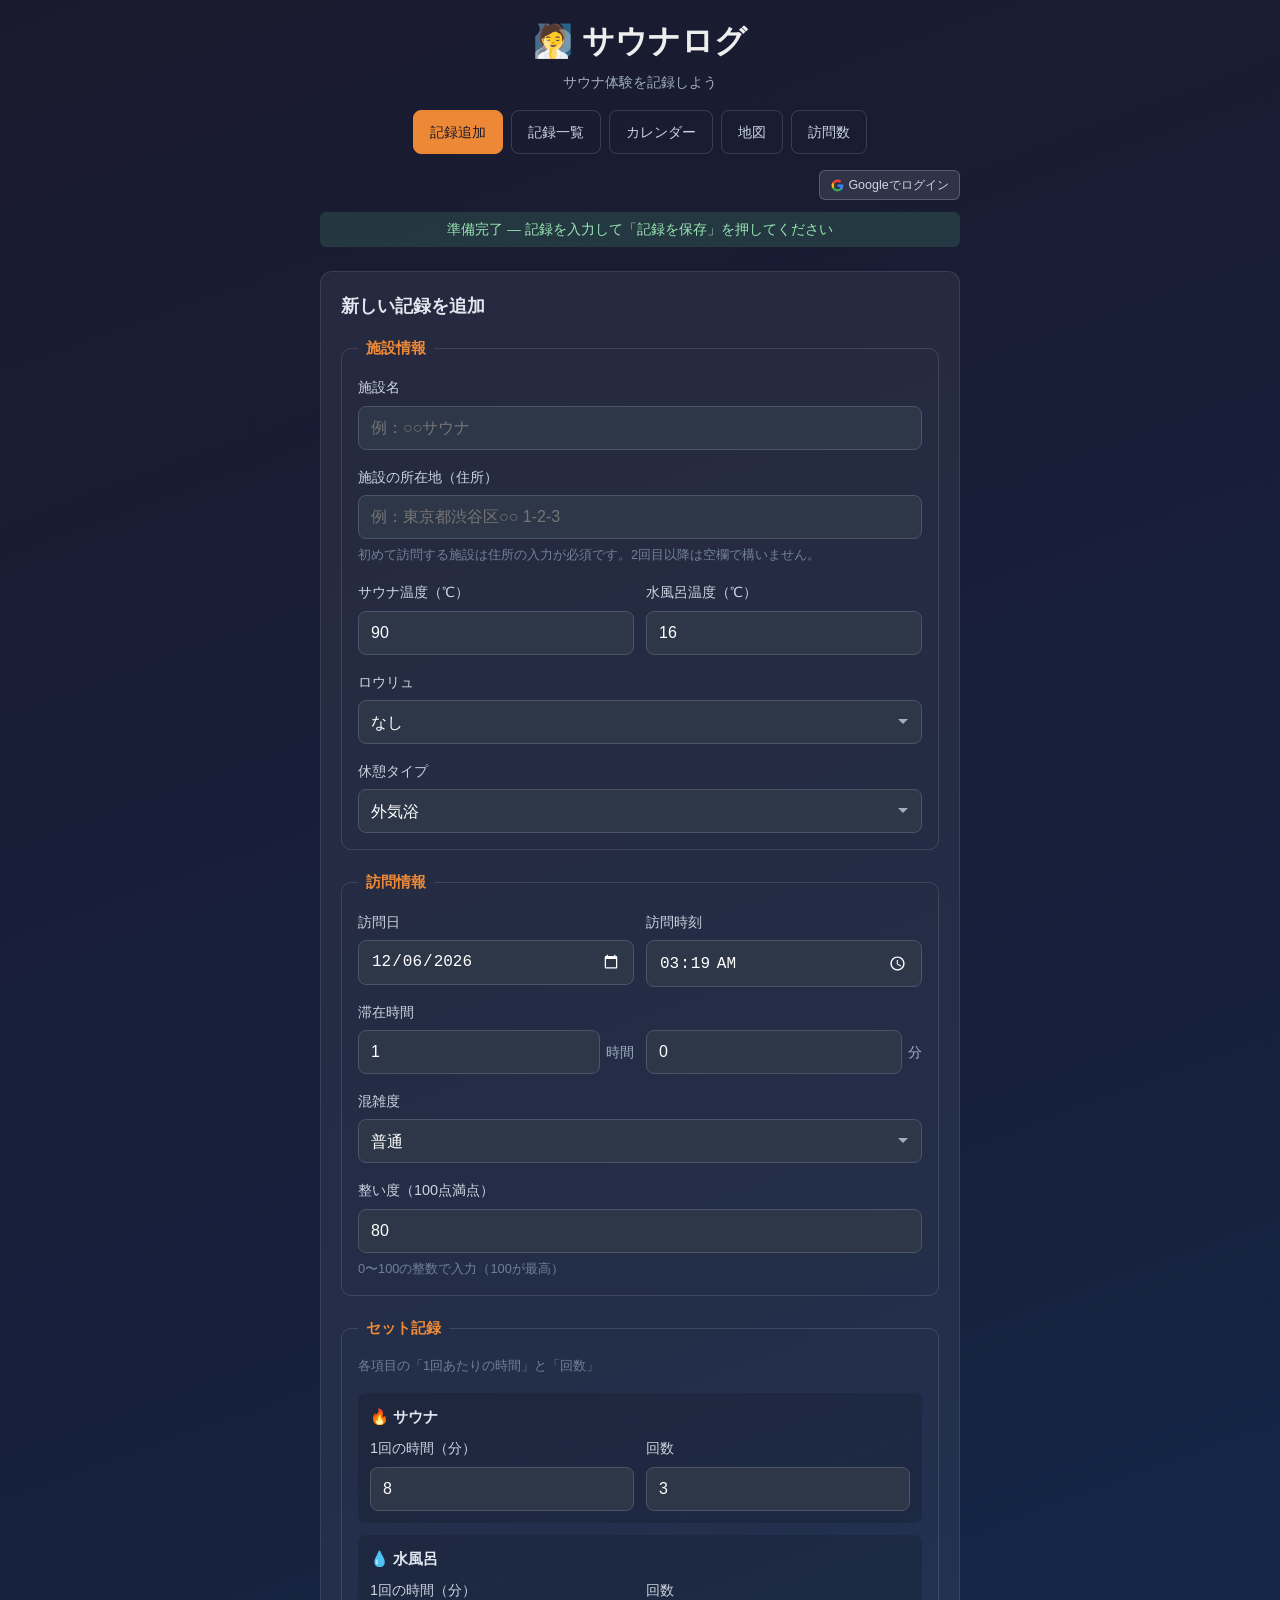
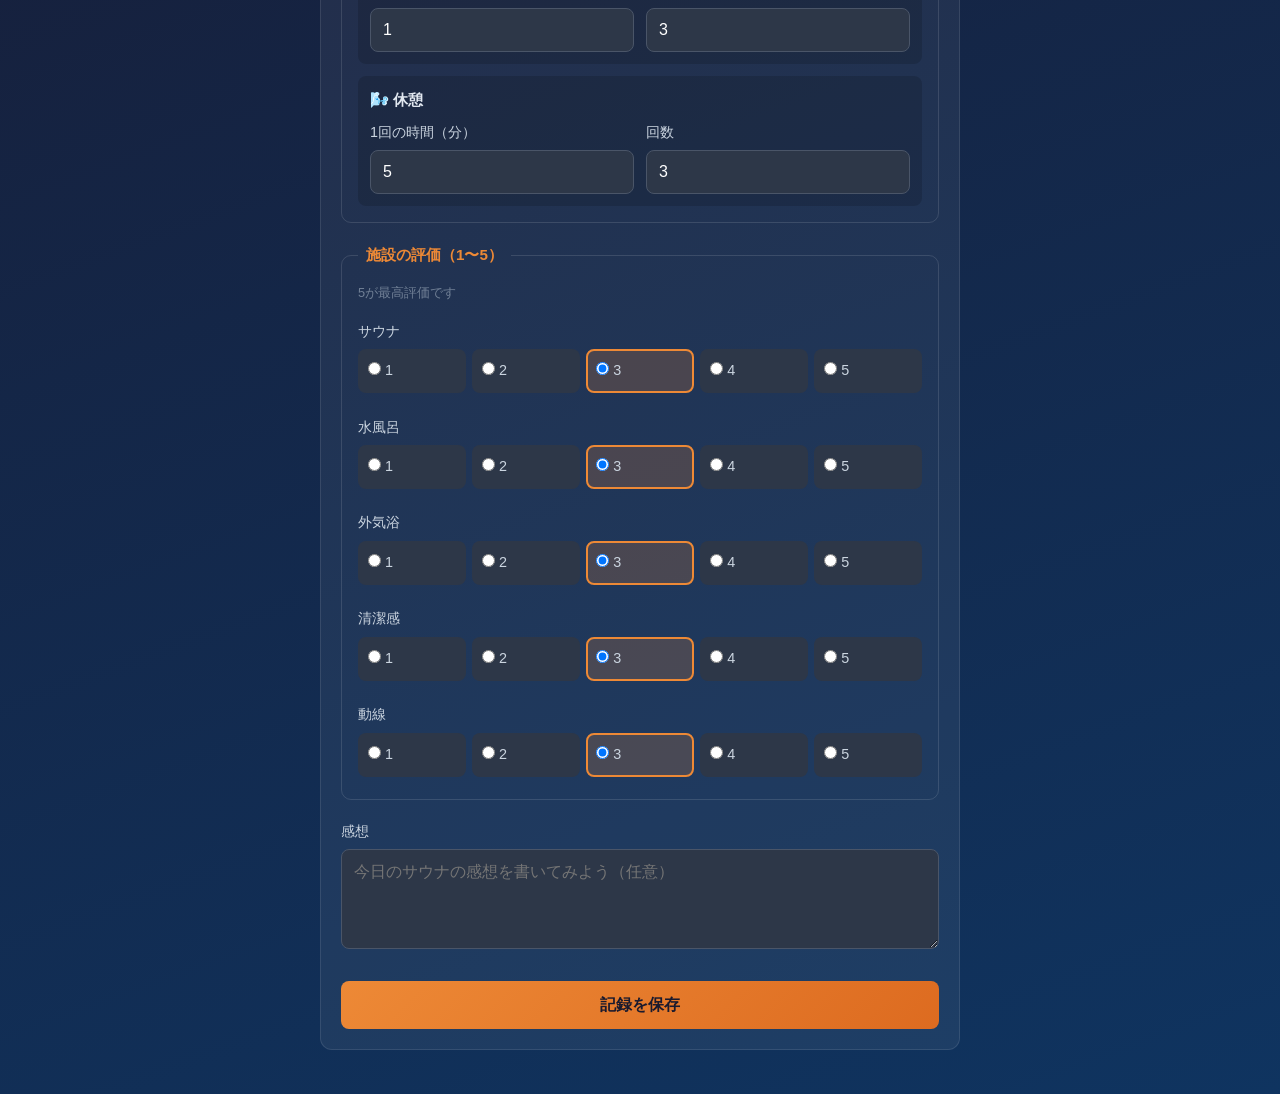
==== index.html @ b61f03d6 "feat: PWA化 - manifest.json・Service Worker・iOS対応・スタンドアロンログイン 【新規ファイル】 - manifest.json: PWA設定（name/sta" ====
<!DOCTYPE html>
<html lang="ja">
<head>
  <meta charset="UTF-8">
  <meta name="viewport" content="width=device-width, initial-scale=1.0, viewport-fit=cover">
  <title>記録追加 - サウナログ</title>
  <link rel="stylesheet" href="style.css">
  <!-- PWA: アプリの設定ファイル -->
  <link rel="manifest" href="/sauna-log/manifest.json">
  <meta name="theme-color" content="#1a1a2e">
  <!-- iOS Safari 用: ホーム画面アプリとして動作させる設定 -->
  <meta name="apple-mobile-web-app-capable" content="yes">
  <meta name="apple-mobile-web-app-status-bar-style" content="black-translucent">
  <meta name="apple-mobile-web-app-title" content="サウナログ">
  <link rel="apple-touch-icon" href="/sauna-log/icons/apple-touch-icon.png">
</head>
<body>
  <div class="container">
    <header>
      <h1>🧖 サウナログ</h1>
      <p class="subtitle">サウナ体験を記録しよう</p>

      <nav class="page-nav" aria-label="メインメニュー">
        <a href="index.html" class="nav-link active" aria-current="page">記録追加</a>
        <a href="list.html" class="nav-link">記録一覧</a>
        <a href="calendar.html" class="nav-link">カレンダー</a>
        <a href="map.html" class="nav-link">地図</a>
        <a href="graph.html" class="nav-link">訪問数</a>
      </nav>

      <!-- ログイン・ユーザー情報（auth.js が更新） -->
      <div class="auth-bar">
        <button type="button" id="login-btn" class="btn-login">
          <svg viewBox="0 0 24 24" xmlns="http://www.w3.org/2000/svg">
            <path d="M22.56 12.25c0-.78-.07-1.53-.2-2.25H12v4.26h5.92c-.26 1.37-1.04 2.53-2.21 3.31v2.77h3.57c2.08-1.92 3.28-4.74 3.28-8.09z" fill="#4285F4"/>
            <path d="M12 23c2.97 0 5.46-.98 7.28-2.66l-3.57-2.77c-.98.66-2.23 1.06-3.71 1.06-2.86 0-5.29-1.93-6.16-4.53H2.18v2.84C3.99 20.53 7.7 23 12 23z" fill="#34A853"/>
            <path d="M5.84 14.09c-.22-.66-.35-1.36-.35-2.09s.13-1.43.35-2.09V7.07H2.18C1.43 8.55 1 10.22 1 12s.43 3.45 1.18 4.93l3.66-2.84z" fill="#FBBC05"/>
            <path d="M12 5.38c1.62 0 3.06.56 4.21 1.64l3.15-3.15C17.45 2.09 14.97 1 12 1 7.7 1 3.99 3.47 2.18 7.07l3.66 2.84c.87-2.6 3.3-4.53 6.16-4.53z" fill="#EA4335"/>
          </svg>
          Googleでログイン
        </button>
        <div id="user-info" class="user-info hidden">
          <img id="user-avatar" class="user-avatar" src="" alt="">
          <span id="user-name" class="user-name"></span>
          <button type="button" id="logout-btn" class="btn-logout">ログアウト</button>
        </div>
      </div>

      <!-- アプリの準備状態（app.js が更新） -->
      <p id="boot-status" class="boot-status">読み込み中...</p>
    </header>

    <section class="form-section" id="form-section">
      <h2 id="form-title">新しい記録を追加</h2>
      <!-- novalidate: ブラウザ標準のチェックで勝手にスクロールするのを防ぐ -->
      <form id="sauna-form" novalidate>
        <!-- 編集モードのときだけ値が入る（新規のときは空） -->
        <input type="hidden" id="edit-id" name="editId" value="">

        <fieldset class="fieldset">
          <legend>施設情報</legend>

          <div class="form-group">
            <label for="facility">施設名</label>
            <input type="text" id="facility" name="facility" list="facility-suggestions" placeholder="例：○○サウナ" required autocomplete="off">
            <!-- 登録済み施設名の候補（JavaScript が datalist を更新） -->
            <datalist id="facility-suggestions"></datalist>
            <p class="hint" id="facility-status"></p>
          </div>

          <!-- 初回訪問時のみ必須（2回目以降は空欄でOK） -->
          <div class="form-group" id="address-group">
            <label for="facility-address">施設の所在地（住所）</label>
            <input type="text" id="facility-address" name="facilityAddress" placeholder="例：東京都渋谷区○○ 1-2-3">
            <p class="hint" id="address-hint">初めて訪問する施設は住所の入力が必須です。2回目以降は空欄で構いません。</p>
          </div>

          <div class="form-row">
            <div class="form-group">
              <label for="sauna-temp">サウナ温度（℃）</label>
              <input type="number" id="sauna-temp" name="saunaTemp" min="0" max="150" value="90" required>
            </div>
            <div class="form-group">
              <label for="water-temp">水風呂温度（℃）</label>
              <input type="number" id="water-temp" name="waterTemp" min="0" max="30" value="16" required>
            </div>
          </div>

          <div class="form-group">
            <label for="lourou">ロウリュ</label>
            <select id="lourou" name="lourou">
              <option value="なし">なし</option>
              <option value="セルフ">セルフ</option>
              <option value="オート">オート</option>
              <option value="アウフグース">アウフグース</option>
            </select>
          </div>

          <div class="form-group">
            <label for="restType">休憩タイプ</label>
            <select id="restType" name="restType">
              <option value="外気浴">外気浴</option>
              <option value="内気浴">内気浴</option>
            </select>
          </div>
        </fieldset>

        <fieldset class="fieldset">
          <legend>訪問情報</legend>

          <div class="form-row">
            <div class="form-group">
              <label for="visit-date">訪問日</label>
              <input type="date" id="visit-date" name="visitDate" required>
            </div>
            <div class="form-group">
              <label for="visit-time">訪問時刻</label>
              <input type="time" id="visit-time" name="visitTime" required>
            </div>
          </div>

          <div class="form-group">
            <span class="label-text">滞在時間</span>
            <div class="inline-inputs">
              <div class="inline-field">
                <input type="number" id="stay-hours" name="stayHours" min="0" max="24" value="1" required>
                <span class="unit">時間</span>
              </div>
              <div class="inline-field">
                <input type="number" id="stay-minutes" name="stayMinutes" min="0" max="59" value="0" required>
                <span class="unit">分</span>
              </div>
            </div>
          </div>

          <div class="form-group">
            <label for="crowding">混雑度</label>
            <select id="crowding" name="crowding">
              <option value="空いてる">空いてる</option>
              <option value="普通" selected>普通</option>
              <option value="混んでる">混んでる</option>
            </select>
          </div>

          <!-- 整い度：100点満点 -->
          <div class="form-group">
            <label for="seiri">整い度（100点満点）</label>
            <input type="number" id="seiri" name="seiri" min="0" max="100" value="80" required>
            <p class="hint">0〜100の整数で入力（100が最高）</p>
          </div>
        </fieldset>

        <fieldset class="fieldset">
          <legend>セット記録</legend>
          <p class="fieldset-desc">各項目の「1回あたりの時間」と「回数」</p>

          <div class="set-block">
            <h3 class="set-title">🔥 サウナ</h3>
            <div class="set-inputs">
              <div class="form-group">
                <label for="sauna-set-minutes">1回の時間（分）</label>
                <input type="number" id="sauna-set-minutes" name="saunaSetMinutes" min="1" max="60" value="8" required>
              </div>
              <div class="form-group">
                <label for="sauna-set-count">回数</label>
                <input type="number" id="sauna-set-count" name="saunaSetCount" min="0" max="20" value="3" required>
              </div>
            </div>
          </div>

          <div class="set-block">
            <h3 class="set-title">💧 水風呂</h3>
            <div class="set-inputs">
              <div class="form-group">
                <label for="water-set-minutes">1回の時間（分）</label>
                <input type="number" id="water-set-minutes" name="waterSetMinutes" min="1" max="30" value="1" required>
              </div>
              <div class="form-group">
                <label for="water-set-count">回数</label>
                <input type="number" id="water-set-count" name="waterSetCount" min="0" max="20" value="3" required>
              </div>
            </div>
          </div>

          <div class="set-block">
            <h3 class="set-title">🌬️ 休憩</h3>
            <div class="set-inputs">
              <div class="form-group">
                <label for="outdoor-set-minutes">1回の時間（分）</label>
                <input type="number" id="outdoor-set-minutes" name="outdoorSetMinutes" min="1" max="60" value="5" required>
              </div>
              <div class="form-group">
                <label for="outdoor-set-count">回数</label>
                <input type="number" id="outdoor-set-count" name="outdoorSetCount" min="0" max="20" value="3" required>
              </div>
            </div>
          </div>
        </fieldset>

        <fieldset class="fieldset">
          <legend>施設の評価（1〜5）</legend>
          <p class="fieldset-desc">5が最高評価です</p>

          <div class="form-group">
            <span class="label-text">サウナ</span>
            <div class="rating-group">
              <label class="rating-label"><input type="radio" name="rateSauna" value="1"> 1</label>
              <label class="rating-label"><input type="radio" name="rateSauna" value="2"> 2</label>
              <label class="rating-label"><input type="radio" name="rateSauna" value="3" checked> 3</label>
              <label class="rating-label"><input type="radio" name="rateSauna" value="4"> 4</label>
              <label class="rating-label"><input type="radio" name="rateSauna" value="5"> 5</label>
            </div>
          </div>
          <div class="form-group">
            <span class="label-text">水風呂</span>
            <div class="rating-group">
              <label class="rating-label"><input type="radio" name="rateWater" value="1"> 1</label>
              <label class="rating-label"><input type="radio" name="rateWater" value="2"> 2</label>
              <label class="rating-label"><input type="radio" name="rateWater" value="3" checked> 3</label>
              <label class="rating-label"><input type="radio" name="rateWater" value="4"> 4</label>
              <label class="rating-label"><input type="radio" name="rateWater" value="5"> 5</label>
            </div>
          </div>
          <div class="form-group">
            <span class="label-text">外気浴</span>
            <div class="rating-group">
              <label class="rating-label"><input type="radio" name="rateOutdoor" value="1"> 1</label>
              <label class="rating-label"><input type="radio" name="rateOutdoor" value="2"> 2</label>
              <label class="rating-label"><input type="radio" name="rateOutdoor" value="3" checked> 3</label>
              <label class="rating-label"><input type="radio" name="rateOutdoor" value="4"> 4</label>
              <label class="rating-label"><input type="radio" name="rateOutdoor" value="5"> 5</label>
            </div>
          </div>
          <div class="form-group">
            <span class="label-text">清潔感</span>
            <div class="rating-group">
              <label class="rating-label"><input type="radio" name="rateClean" value="1"> 1</label>
              <label class="rating-label"><input type="radio" name="rateClean" value="2"> 2</label>
              <label class="rating-label"><input type="radio" name="rateClean" value="3" checked> 3</label>
              <label class="rating-label"><input type="radio" name="rateClean" value="4"> 4</label>
              <label class="rating-label"><input type="radio" name="rateClean" value="5"> 5</label>
            </div>
          </div>
          <div class="form-group">
            <span class="label-text">動線</span>
            <div class="rating-group">
              <label class="rating-label"><input type="radio" name="rateFlow" value="1"> 1</label>
              <label class="rating-label"><input type="radio" name="rateFlow" value="2"> 2</label>
              <label class="rating-label"><input type="radio" name="rateFlow" value="3" checked> 3</label>
              <label class="rating-label"><input type="radio" name="rateFlow" value="4"> 4</label>
              <label class="rating-label"><input type="radio" name="rateFlow" value="5"> 5</label>
            </div>
          </div>
        </fieldset>

        <div class="form-group">
          <label for="comment">感想</label>
          <textarea id="comment" name="comment" rows="4" placeholder="今日のサウナの感想を書いてみよう（任意）"></textarea>
        </div>

        <div class="form-actions">
          <button
            type="button"
            class="btn-primary"
            id="submit-btn"
          >記録を保存</button>
          <button type="button" class="btn-secondary hidden" id="cancel-edit-btn">編集をキャンセル</button>
        </div>
        <!-- 保存結果のメッセージ（app.js が表示） -->
        <p id="save-message" class="save-message hidden" role="status"></p>
      </form>
    </section>
  </div>

  <script src="js/storage.js"></script>
  <script src="js/utils.js"></script>
  <script src="app.js"></script>
  <script type="module" src="js/auth.js"></script>
  <script type="module" src="js/cloud-storage.js"></script>
  <!-- Service Worker の登録（PWA のオフライン機能・キャッシュを有効化） -->
  <script>
    if ("serviceWorker" in navigator) {
      window.addEventListener("load", () => {
        navigator.serviceWorker
          .register("/sauna-log/service-worker.js", { scope: "/sauna-log/" })
          .then(() => console.log("[SW] Service Worker 登録完了"))
          .catch((err) => console.error("[SW] Service Worker 登録失敗:", err));
      });
    }
  </script>
</body>
</html>
---- style.css ----
/* ============================================
   全体のリセットと基本設定
   ============================================ */

* {
  box-sizing: border-box;
  margin: 0;
  padding: 0;
}

/* iOS のノッチ付き画面でも端まで使える */
body {
  font-family: "Segoe UI", "Hiragino Sans", "Meiryo", sans-serif;
  background: linear-gradient(160deg, #1a1a2e 0%, #16213e 50%, #0f3460 100%);
  color: #eee;
  min-height: 100vh;
  line-height: 1.6;
  padding: 1rem;
  padding-left: max(1rem, env(safe-area-inset-left));
  padding-right: max(1rem, env(safe-area-inset-right));
  padding-bottom: max(1.5rem, env(safe-area-inset-bottom));
}

.container {
  max-width: 640px;
  margin: 0 auto;
}

/* 画面には見えないがスクリーンリーダー用のラベル */
.sr-only {
  position: absolute;
  width: 1px;
  height: 1px;
  padding: 0;
  margin: -1px;
  overflow: hidden;
  clip: rect(0, 0, 0, 0);
  border: 0;
}

/* ============================================
   ヘッダー・合計訪問回数
   ============================================ */

header {
  text-align: center;
  margin-bottom: 1.5rem;
}

header h1 {
  font-size: clamp(1.5rem, 5vw, 2rem);
  margin-bottom: 0.25rem;
}

.subtitle {
  color: #a0aec0;
  font-size: 0.9rem;
  margin-bottom: 1rem;
}

/* ============================================
   ログイン・ユーザー情報バー
   ============================================ */

/* ナビの下に表示するログインエリア */
.auth-bar {
  display: flex;
  justify-content: flex-end;
  align-items: center;
  min-height: 28px;
  margin-bottom: 0.5rem;
}

/* Googleでログインボタン（他の小ボタンと同程度のサイズ感） */
.btn-login {
  display: inline-flex;
  align-items: center;
  gap: 0.3rem;
  padding: 0.3rem 0.65rem;
  background: rgba(255, 255, 255, 0.1);
  color: #cbd5e0;
  border: 1px solid rgba(255, 255, 255, 0.2);
  border-radius: 6px;
  font-size: 0.78rem;
  font-weight: normal;
  cursor: pointer;
  min-height: 30px;
  -webkit-tap-highlight-color: transparent;
  white-space: nowrap;
}

.btn-login:active {
  background: rgba(255, 255, 255, 0.18);
}

/* Google の G ロゴ（SVG インライン） */
.btn-login svg {
  width: 13px;
  height: 13px;
  flex-shrink: 0;
}

/* ログイン後のユーザー情報エリア */
.user-info {
  display: flex;
  align-items: center;
  gap: 0.4rem;
}

/* プロフィール画像（丸型） */
.user-avatar {
  width: 22px;
  height: 22px;
  border-radius: 50%;
  object-fit: cover;
  border: 1px solid rgba(255, 255, 255, 0.2);
  flex-shrink: 0;
}

/* ユーザー名（長い場合は省略） */
.user-name {
  font-size: 0.78rem;
  color: #a0aec0;
  max-width: 110px;
  overflow: hidden;
  text-overflow: ellipsis;
  white-space: nowrap;
}

/* ログアウトボタン */
.btn-logout {
  padding: 0.2rem 0.5rem;
  background: transparent;
  color: #718096;
  border: 1px solid #4a5568;
  border-radius: 6px;
  font-size: 0.72rem;
  cursor: pointer;
  min-height: 26px;
  -webkit-tap-highlight-color: transparent;
  white-space: nowrap;
}

.btn-logout:active {
  background: rgba(255, 255, 255, 0.05);
}

/* 同期ステータス表示（cloud-storage.js が動的に挿入） */
.sync-status {
  font-size: 0.72rem;
  padding: 0.2rem 0.5rem;
  border-radius: 4px;
  margin-right: 0.4rem;
  white-space: nowrap;
  transition: opacity 0.4s;
}

.sync-status-syncing {
  color: #a0aec0;
}

.sync-status-ok {
  color: #9ae6b4;
  background: rgba(104, 211, 145, 0.15);
}

.sync-status-migrated {
  color: #90cdf4;
  background: rgba(144, 205, 244, 0.15);
}

.sync-status-error {
  color: #fc8181;
  background: rgba(252, 129, 129, 0.15);
}

.sync-status-offline {
  color: #f6ad55;
  background: rgba(237, 137, 54, 0.12);
}

/* フェードアウト用 */
.sync-status-fade {
  opacity: 0;
}

/* スマホ：ユーザー名を短めに省略 */
@media (max-width: 480px) {
  .user-name {
    max-width: 70px;
  }
}

/* ページ間ナビゲーション */
.page-nav {
  display: flex;
  justify-content: center;
  gap: 0.5rem;
  flex-wrap: wrap;
  margin-bottom: 1rem;
}

.nav-link {
  display: inline-flex;
  align-items: center;
  justify-content: center;
  min-height: 44px;
  padding: 0.5rem 1rem;
  border-radius: 8px;
  color: #cbd5e0;
  text-decoration: none;
  font-size: 0.9rem;
  border: 1px solid rgba(255, 255, 255, 0.15);
  -webkit-tap-highlight-color: transparent;
}

.nav-link:hover,
.nav-link.active {
  color: #1a1a2e;
  background: #ed8936;
  border-color: #ed8936;
}

.container-wide {
  max-width: 900px;
}

.hidden {
  display: none !important;
}

.hint-warn {
  color: #f6ad55;
}

.stats-bar {
  display: inline-flex;
  align-items: baseline;
  gap: 0.35rem;
  background: rgba(237, 137, 54, 0.15);
  border: 1px solid rgba(237, 137, 54, 0.4);
  border-radius: 999px;
  padding: 0.5rem 1.25rem;
}

.stats-label {
  font-size: 0.85rem;
  color: #cbd5e0;
}

.stats-value {
  font-size: 1.75rem;
  font-weight: bold;
  color: #ed8936;
  line-height: 1;
}

.stats-unit {
  font-size: 0.9rem;
  color: #a0aec0;
}

.boot-status {
  margin-top: 0.75rem;
  font-size: 0.85rem;
  padding: 0.4rem 0.75rem;
  border-radius: 6px;
}

.boot-status-ok {
  color: #9ae6b4;
  background: rgba(104, 211, 145, 0.15);
}

.boot-status-error {
  color: #feb2b2;
  background: rgba(252, 129, 129, 0.15);
}

/* ============================================
   フォーム・記録一覧のカード
   ============================================ */

.form-section,
.log-section {
  background: rgba(255, 255, 255, 0.06);
  border-radius: 12px;
  padding: 1.25rem;
  margin-bottom: 1.25rem;
  border: 1px solid rgba(255, 255, 255, 0.1);
}

.form-section h2,
.log-section h2 {
  font-size: 1.1rem;
  margin-bottom: 1rem;
  color: #e2e8f0;
}

/* fieldset：関連する入力をグループ化 */
.fieldset {
  border: 1px solid rgba(255, 255, 255, 0.12);
  border-radius: 10px;
  padding: 1rem;
  margin-bottom: 1.25rem;
  /* ブラウザ既定の min-width:min-content を打ち消してはみ出しを防ぐ */
  min-width: 0;
}

.fieldset legend {
  font-weight: bold;
  color: #ed8936;
  padding: 0 0.5rem;
  font-size: 0.95rem;
}

.fieldset-desc {
  font-size: 0.8rem;
  color: #718096;
  margin-bottom: 1rem;
}

.form-group {
  margin-bottom: 1rem;
}

.form-group:last-child {
  margin-bottom: 0;
}

.form-group label,
.label-text {
  display: block;
  font-size: 0.9rem;
  margin-bottom: 0.4rem;
  color: #cbd5e0;
}

/* 温度など横並び（スマホでは縦に落ちる） */
.form-row {
  display: grid;
  grid-template-columns: 1fr 1fr;
  gap: 0.75rem;
}

/* 滞在時間の「時間」「分」 */
.inline-inputs {
  display: flex;
  gap: 0.75rem;
  flex-wrap: wrap;
}

.inline-field {
  display: flex;
  align-items: center;
  gap: 0.35rem;
  flex: 1;
  min-width: 120px;
}

.inline-field input {
  flex: 1;
  min-width: 0;
}

.unit {
  font-size: 0.9rem;
  color: #a0aec0;
  white-space: nowrap;
}

/* セット記録ブロック */
.set-block {
  background: rgba(0, 0, 0, 0.15);
  border-radius: 8px;
  padding: 0.75rem;
  margin-bottom: 0.75rem;
}

.set-block:last-child {
  margin-bottom: 0;
}

.set-title {
  font-size: 0.95rem;
  margin-bottom: 0.5rem;
  color: #e2e8f0;
}

.set-inputs {
  display: grid;
  grid-template-columns: 1fr 1fr;
  gap: 0.75rem;
}

.set-inputs .form-group {
  margin-bottom: 0;
}

/* 記録一覧ヘッダー（タイトル＋エクスポート/インポートボタン） */
.log-section-header {
  display: flex;
  align-items: center;
  justify-content: space-between;
  gap: 0.5rem;
  margin-bottom: 1rem;
  flex-wrap: wrap;
}

.log-section-header h2 {
  margin-bottom: 0 !important;
}

.data-controls {
  display: flex;
  gap: 0.5rem;
  flex-shrink: 0;
}

/* 検索・ソートツールバー */
.toolbar {
  margin-bottom: 1rem;
  padding-bottom: 1rem;
  border-bottom: 1px solid rgba(255, 255, 255, 0.08);
}

.toolbar-row {
  display: grid;
  grid-template-columns: 1fr 1fr;
  gap: 0.75rem;
}

.toolbar-item {
  margin-bottom: 0.75rem;
}

.toolbar-item:last-child {
  margin-bottom: 0;
}

/* 入力欄共通 */
input[type="text"],
input[type="number"],
input[type="date"],
input[type="time"],
input[type="search"],
select,
textarea {
  width: 100%;
  padding: 0.7rem 0.75rem;
  border: 1px solid #4a5568;
  border-radius: 8px;
  background: #2d3748;
  color: #fff;
  /* 16px 以上で iOS の自動ズームを防ぐ */
  font-size: 16px;
  min-height: 44px;
}

textarea {
  min-height: 100px;
  resize: vertical;
}

input:focus,
textarea:focus {
  outline: none;
  border-color: #ed8936;
  box-shadow: 0 0 0 2px rgba(237, 137, 54, 0.3);
}

/* 日付入力の見た目調整 */
input[type="date"],
input[type="time"] {
  color-scheme: dark;
  /* スマホでアイコン込みの最小幅がコンテナを超えてはみ出すのを防ぐ */
  min-width: 0;
}

select {
  cursor: pointer;
  appearance: none;
  background-image: url("data:image/svg+xml,%3Csvg xmlns='http://www.w3.org/2000/svg' width='12' height='12' fill='%23a0aec0'%3E%3Cpath d='M6 8L1 3h10z'/%3E%3C/svg%3E");
  background-repeat: no-repeat;
  background-position: right 0.75rem center;
  padding-right: 2rem;
}

.form-actions {
  display: flex;
  flex-direction: column;
  gap: 0.5rem;
}

.form-editing {
  border: 2px solid rgba(237, 137, 54, 0.5);
  border-radius: 12px;
  padding: 0.5rem;
}

.btn-secondary {
  width: 100%;
  padding: 0.75rem;
  font-size: 0.95rem;
  color: #cbd5e0;
  background: transparent;
  border: 1px solid #4a5568;
  border-radius: 8px;
  cursor: pointer;
  min-height: 44px;
}

.btn-secondary:active {
  background: rgba(255, 255, 255, 0.05);
}

.btn-small {
  width: auto;
  padding: 0.4rem 0.75rem;
  font-size: 0.8rem;
  min-height: 40px;
  white-space: nowrap;
}

/* 5段階評価のラジオボタン */
.rating-group {
  display: flex;
  gap: 0.4rem;
  flex-wrap: wrap;
}

.rating-label {
  display: flex;
  align-items: center;
  justify-content: center;
  flex: 1;
  min-width: 2.75rem;
  min-height: 44px;
  padding: 0.5rem;
  background: #2d3748;
  border-radius: 8px;
  cursor: pointer;
  border: 2px solid transparent;
  transition: border-color 0.2s, background 0.2s;
  font-size: 0.95rem;
  -webkit-tap-highlight-color: transparent;
}

.rating-label:has(input:checked) {
  border-color: #ed8936;
  background: rgba(237, 137, 54, 0.2);
}

.hint {
  font-size: 0.8rem;
  color: #718096;
  margin-top: 0.35rem;
}

.btn-primary {
  width: 100%;
  padding: 0.85rem;
  font-size: 1rem;
  font-weight: bold;
  color: #1a1a2e;
  background: linear-gradient(135deg, #ed8936, #dd6b20);
  border: none;
  border-radius: 8px;
  cursor: pointer;
  min-height: 48px;
  margin-top: 0.5rem;
  -webkit-tap-highlight-color: transparent;
}

.btn-primary:active {
  opacity: 0.9;
  transform: scale(0.99);
}

.save-message {
  margin-top: 0.75rem;
  padding: 0.65rem 0.75rem;
  border-radius: 8px;
  font-size: 0.9rem;
  text-align: center;
}

.save-message-success {
  background: rgba(104, 211, 145, 0.2);
  border: 1px solid rgba(104, 211, 145, 0.5);
  color: #9ae6b4;
}

.save-message-error {
  background: rgba(252, 129, 129, 0.15);
  border: 1px solid rgba(252, 129, 129, 0.5);
  color: #feb2b2;
}

/* ============================================
   記録一覧
   ============================================ */

.empty-message {
  color: #718096;
  font-size: 0.9rem;
}

.empty-message.hidden {
  display: none;
}

.log-list {
  list-style: none;
}

.log-item {
  background: #2d3748;
  border-radius: 10px;
  padding: 1rem;
  margin-bottom: 0.75rem;
  border-left: 4px solid #ed8936;
}

.log-item:last-child {
  margin-bottom: 0;
}

.log-item-header {
  display: flex;
  justify-content: space-between;
  align-items: flex-start;
  gap: 0.5rem;
  margin-bottom: 0.5rem;
}

.log-item h3 {
  font-size: 1.05rem;
  color: #f7fafc;
  word-break: break-word;
}

.log-visit-date {
  font-size: 0.8rem;
  color: #ed8936;
  white-space: nowrap;
}

.log-meta {
  display: flex;
  flex-wrap: wrap;
  gap: 0.4rem 0.75rem;
  font-size: 0.85rem;
  color: #cbd5e0;
  margin-bottom: 0.5rem;
}

.meta-chip {
  background: rgba(0, 0, 0, 0.2);
  padding: 0.2rem 0.5rem;
  border-radius: 4px;
}

.seiri-stars,
.seiri-score,
.rate-stars {
  color: #ed8936;
  letter-spacing: 0.05em;
}

.log-address {
  font-size: 0.8rem;
  color: #90cdf4;
  margin-bottom: 0.5rem;
  word-break: break-word;
}

.log-actions {
  display: flex;
  gap: 0.5rem;
  margin-top: 0.75rem;
  flex-wrap: wrap;
}

.btn-edit {
  flex: 1;
  min-height: 44px;
  padding: 0.5rem 0.75rem;
  font-size: 0.85rem;
  color: #90cdf4;
  background: transparent;
  border: 1px solid #90cdf4;
  border-radius: 6px;
  cursor: pointer;
}

.btn-edit:active {
  background: rgba(144, 205, 244, 0.15);
}

/* 詳細は折りたたみ（スマホで一覧が長くなりすぎない） */
.log-details {
  margin-top: 0.5rem;
}

.log-details summary {
  cursor: pointer;
  font-size: 0.85rem;
  color: #90cdf4;
  padding: 0.35rem 0;
  min-height: 44px;
  display: flex;
  align-items: center;
  list-style: none;
}

.log-details summary::-webkit-details-marker {
  display: none;
}

.log-details summary::before {
  content: "▶ ";
  font-size: 0.7rem;
  margin-right: 0.25rem;
}

.log-details[open] summary::before {
  content: "▼ ";
}

.log-details-body {
  padding-top: 0.5rem;
  font-size: 0.85rem;
  color: #cbd5e0;
}

.detail-section {
  margin-bottom: 0.75rem;
}

.detail-section h4 {
  font-size: 0.8rem;
  color: #a0aec0;
  margin-bottom: 0.35rem;
  text-transform: none;
}

.detail-list {
  list-style: none;
}

.detail-list li {
  padding: 0.2rem 0;
}

.rating-row {
  display: flex;
  justify-content: space-between;
  align-items: center;
  gap: 0.5rem;
  padding: 0.25rem 0;
  border-bottom: 1px solid rgba(255, 255, 255, 0.06);
}

.rating-row:last-child {
  border-bottom: none;
}

.log-comment {
  font-size: 0.9rem;
  color: #e2e8f0;
  white-space: pre-wrap;
  margin-top: 0.5rem;
}

.log-saved-at {
  font-size: 0.7rem;
  color: #718096;
  margin-top: 0.35rem;
}

.btn-delete {
  flex: 1;
  margin-top: 0;
  padding: 0.5rem 0.75rem;
  font-size: 0.85rem;
  color: #fc8181;
  background: transparent;
  border: 1px solid #fc8181;
  border-radius: 6px;
  cursor: pointer;
  min-height: 44px;
  width: 100%;
  -webkit-tap-highlight-color: transparent;
}

.btn-delete:active {
  background: rgba(252, 129, 129, 0.15);
}

/* ============================================
   スマホ向けの追加調整
   ============================================ */

@media (max-width: 480px) {
  body {
    padding: 0.75rem;
    padding-left: max(0.75rem, env(safe-area-inset-left));
    padding-right: max(0.75rem, env(safe-area-inset-right));
  }

  .form-section,
  .log-section {
    padding: 1rem;
    border-radius: 10px;
  }

  .form-row,
  .set-inputs {
    grid-template-columns: 1fr;
  }

  .log-item-header {
    flex-direction: column;
    align-items: flex-start;
  }

  /* 評価ボタンを5つ横一列に収める */
  .rating-label {
    min-width: calc(20% - 0.35rem);
    flex: 1 1 calc(20% - 0.35rem);
    padding: 0.4rem 0.2rem;
  }
}

@media (min-width: 481px) {
  .btn-delete {
    width: auto;
    flex: 0 1 auto;
  }

  .btn-edit {
    flex: 0 1 auto;
  }

  .form-actions {
    flex-direction: row;
  }

  .btn-secondary {
    width: auto;
  }
}

/* ============================================
   グラフページ
   ============================================ */

.chart-section {
  background: rgba(255, 255, 255, 0.06);
  border-radius: 12px;
  padding: 1.25rem;
  border: 1px solid rgba(255, 255, 255, 0.1);
}

.chart-wrap {
  position: relative;
  width: 100%;
  min-height: 280px;
  /* max-height を削除：施設が増えてもページスクロールで全件表示できるようにする */
}

.chart-wrap canvas {
  /* max-height を削除：JS で動的に高さを設定するため制約しない */
  display: block;
}

/* ============================================
   地図ページ
   ============================================ */

.map-page .container {
  max-width: 900px;
}

.map-hint {
  margin-bottom: 1rem;
}

.map-container {
  width: 100%;
  height: 55vh;
  min-height: 280px;
  border-radius: 12px;
  overflow: hidden;
  border: 1px solid rgba(255, 255, 255, 0.15);
  margin-bottom: 1.25rem;
  z-index: 1;
}

.map-records-section,
.map-pending-section {
  background: rgba(255, 255, 255, 0.06);
  border-radius: 12px;
  padding: 1.25rem;
  margin-bottom: 1.25rem;
  border: 1px solid rgba(255, 255, 255, 0.1);
}

.map-records-section h2,
.map-pending-section h2 {
  font-size: 1rem;
  margin-bottom: 0.75rem;
  color: #e2e8f0;
}

.map-record-item {
  border-left-color: #90cdf4;
}

.log-meta-inline {
  font-size: 0.85rem;
  color: #a0aec0;
  margin-bottom: 0.35rem;
}

.pending-list {
  list-style: none;
}

.pending-item {
  display: flex;
  justify-content: space-between;
  align-items: center;
  gap: 0.75rem;
  padding: 0.75rem 0;
  border-bottom: 1px solid rgba(255, 255, 255, 0.08);
  flex-wrap: wrap;
}

.pending-item:last-child {
  border-bottom: none;
}

.empty-message a {
  color: #90cdf4;
}

/* ============================================
   カレンダーページ
   ============================================ */

/* カレンダー全体を包むカード */
.calendar-section {
  background: rgba(255, 255, 255, 0.06);
  border-radius: 12px;
  padding: 1.25rem;
  margin-bottom: 1.25rem;
  border: 1px solid rgba(255, 255, 255, 0.1);
}

/* 前月・年月・次月 の横並びナビゲーション */
.calendar-nav {
  display: flex;
  align-items: center;
  justify-content: space-between;
  gap: 0.5rem;
  margin-bottom: 1rem;
}

/* 年月タイトル（例: 2024年6月） */
.calendar-title {
  font-size: 1.1rem;
  color: #e2e8f0;
  text-align: center;
  flex: 1;
  margin: 0;
}

/* カレンダー本体：7列のグリッド */
.calendar-grid {
  display: grid;
  grid-template-columns: repeat(7, 1fr);
  gap: 3px;
}

/* 曜日ヘッダー行（日〜土） */
.cal-header {
  text-align: center;
  font-size: 0.78rem;
  color: #a0aec0;
  padding: 0.4rem 0;
  font-weight: bold;
}

/* 日曜の文字色（ヘッダー・セル共通） */
.cal-header.cal-sun { color: #fc8181; }
/* 土曜の文字色 */
.cal-header.cal-sat { color: #90cdf4; }

/* 日付セル（デフォルト） */
.cal-day {
  position: relative;
  min-height: 48px;
  display: flex;
  flex-direction: column;
  align-items: center;
  justify-content: center;
  border-radius: 6px;
  font-size: 0.88rem;
  color: #cbd5e0;
  background: rgba(255, 255, 255, 0.03);
  cursor: default;
  padding: 4px 2px;
  gap: 2px;
}

/* 月初の空白セル（色なし） */
.cal-day-blank {
  background: transparent;
}

/* 日曜セル（サウナ未訪問の日） */
.cal-day.cal-sun:not(.cal-day-visited) { color: #fc8181; }
/* 土曜セル（サウナ未訪問の日） */
.cal-day.cal-sat:not(.cal-day-visited) { color: #90cdf4; }

/* サウナに行った日：オレンジ強調 */
.cal-day-visited {
  background: rgba(237, 137, 54, 0.22);
  border: 1px solid rgba(237, 137, 54, 0.55);
  color: #f6ad55;
  font-weight: bold;
  cursor: pointer;
}

.cal-day-visited:hover,
.cal-day-visited:focus {
  background: rgba(237, 137, 54, 0.38);
  outline: none;
}

/* 今日の日付：水色の枠線で強調 */
.cal-day-today {
  outline: 2px solid #90cdf4;
  outline-offset: -2px;
}

/* 日付の数字 */
.cal-day-num {
  line-height: 1;
}

/* 訪問件数バッジ（2件以上のとき表示） */
.cal-visit-badge {
  font-size: 0.62rem;
  background: #ed8936;
  color: #1a1a2e;
  border-radius: 99px;
  padding: 0 4px;
  min-width: 16px;
  height: 15px;
  line-height: 15px;
  text-align: center;
  font-weight: bold;
}

/* スマホ：セルを少し小さくしてすべて収まるようにする */
@media (max-width: 400px) {
  .cal-day {
    min-height: 38px;
    font-size: 0.8rem;
  }
  .cal-visit-badge {
    font-size: 0.55rem;
    min-width: 14px;
    height: 13px;
    line-height: 13px;
  }
}

@media (max-width: 480px) {
  .toolbar-row {
    grid-template-columns: 1fr;
  }

  .map-container {
    height: 50vh;
  }

  .pending-item {
    flex-direction: column;
    align-items: stretch;
  }

  .pending-item .btn-secondary {
    width: 100%;
  }
}
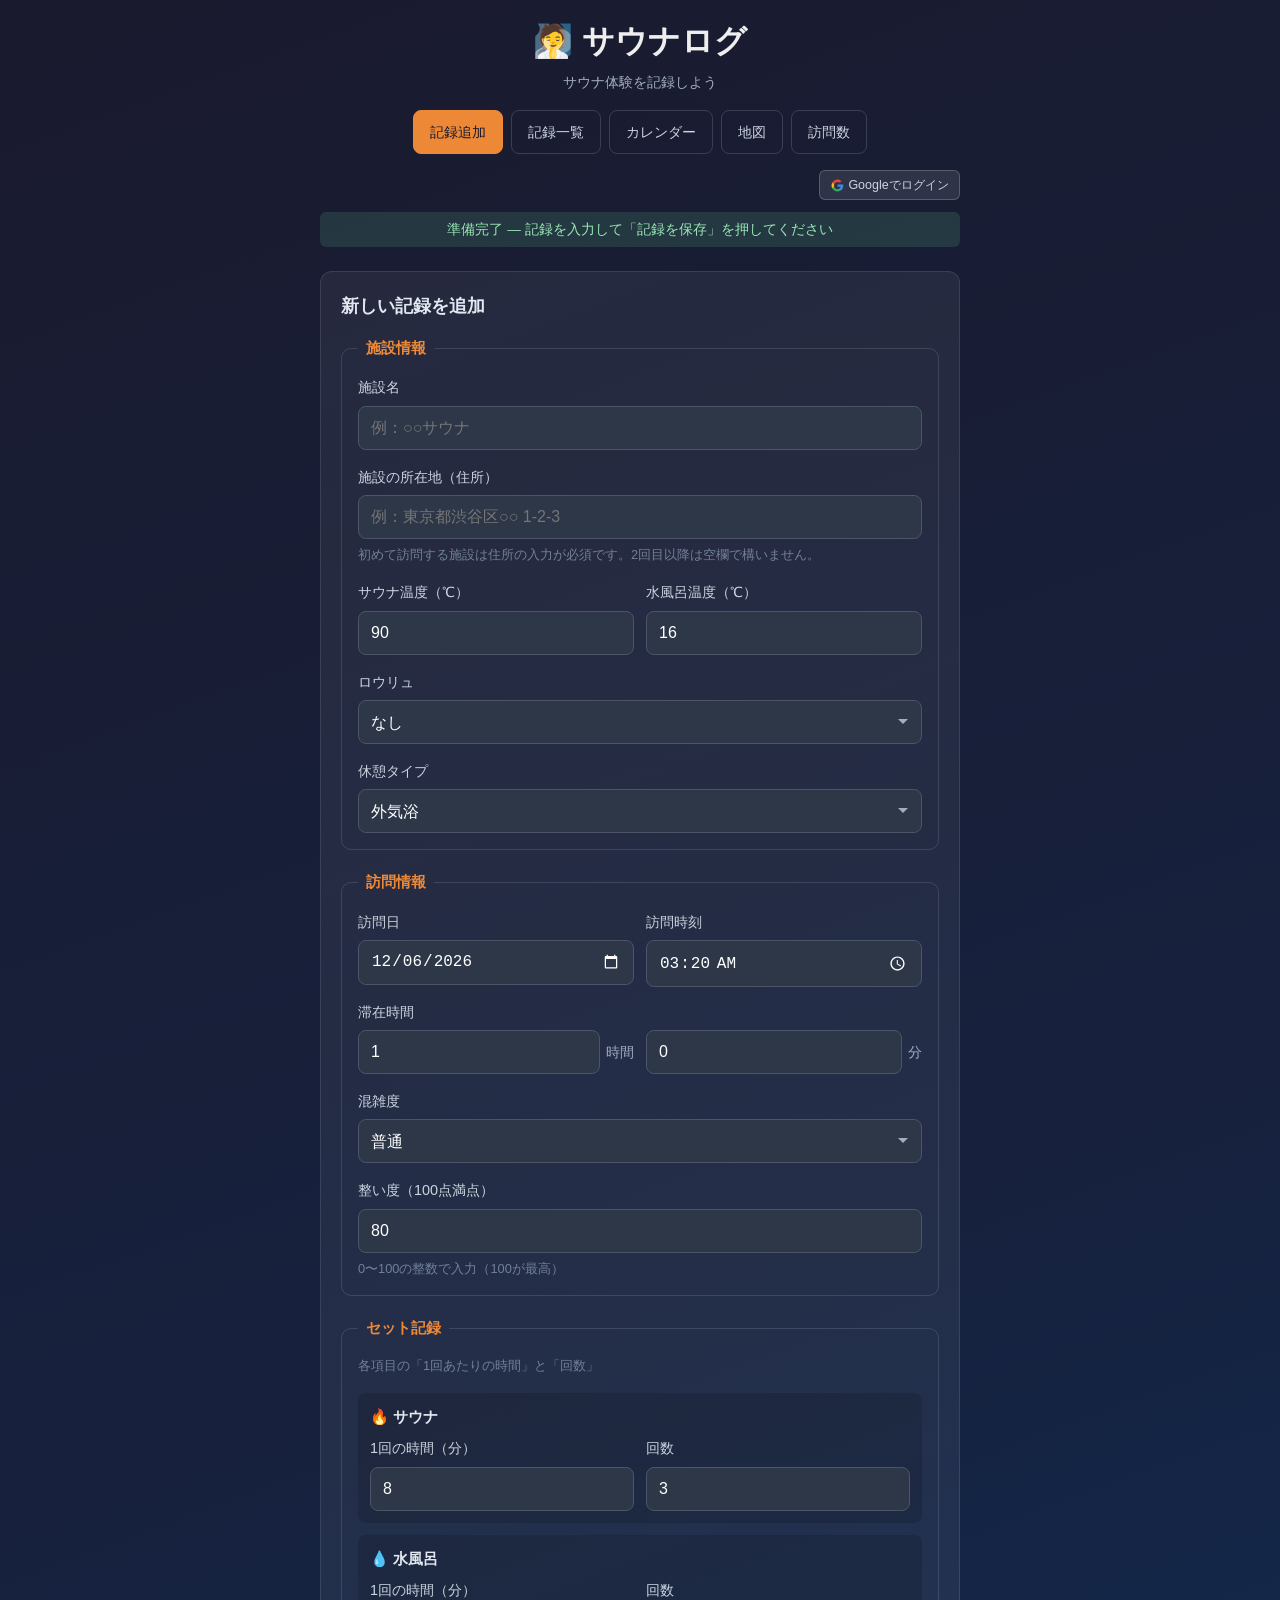
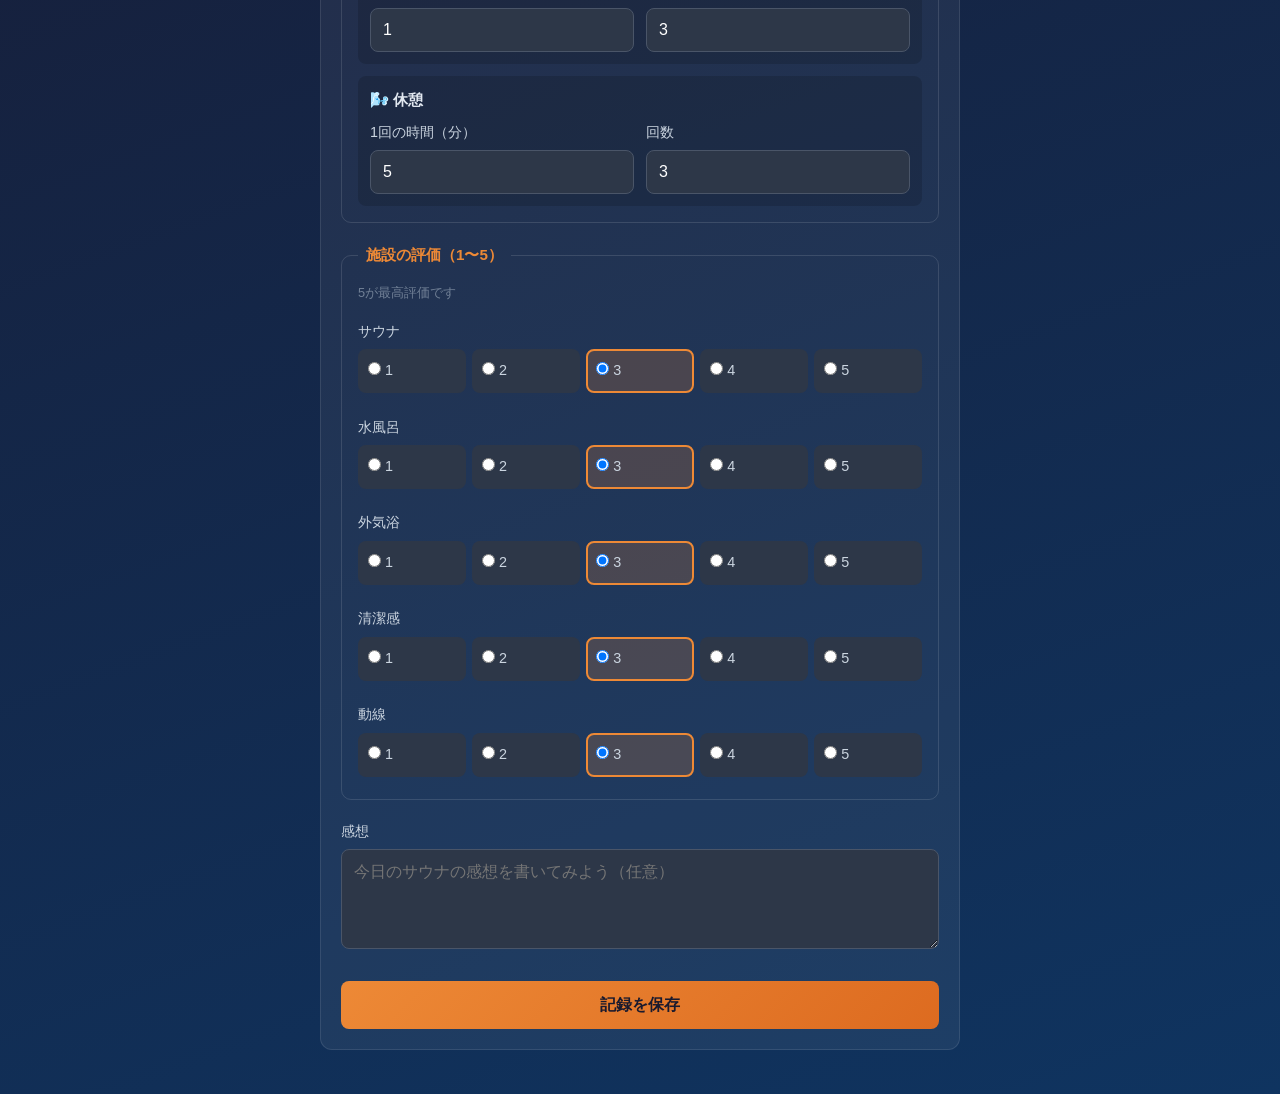
==== commit 4f8c1c90: "fix: PWA起動時のDynamic Island重なりをstatus-bar-style変更で解決 black-translucent（コンテンツが最上部まで拡張）から black（ステータスバー" ====
--- a/index.html
+++ b/index.html
@@ -10,7 +10,7 @@
   <meta name="theme-color" content="#1a1a2e">
   <!-- iOS Safari 用: ホーム画面アプリとして動作させる設定 -->
   <meta name="apple-mobile-web-app-capable" content="yes">
-  <meta name="apple-mobile-web-app-status-bar-style" content="black-translucent">
+  <meta name="apple-mobile-web-app-status-bar-style" content="black">
   <meta name="apple-mobile-web-app-title" content="サウナログ">
   <link rel="apple-touch-icon" href="/sauna-log/icons/apple-touch-icon.png">
 </head>
--- a/style.css
+++ b/style.css
@@ -16,10 +16,12 @@
   min-height: 100vh;
   line-height: 1.6;
   padding: 1rem;
+  padding-top: max(1rem, env(safe-area-inset-top));
   padding-left: max(1rem, env(safe-area-inset-left));
   padding-right: max(1rem, env(safe-area-inset-right));
   padding-bottom: max(1.5rem, env(safe-area-inset-bottom));
 }
+
 
 .container {
   max-width: 640px;
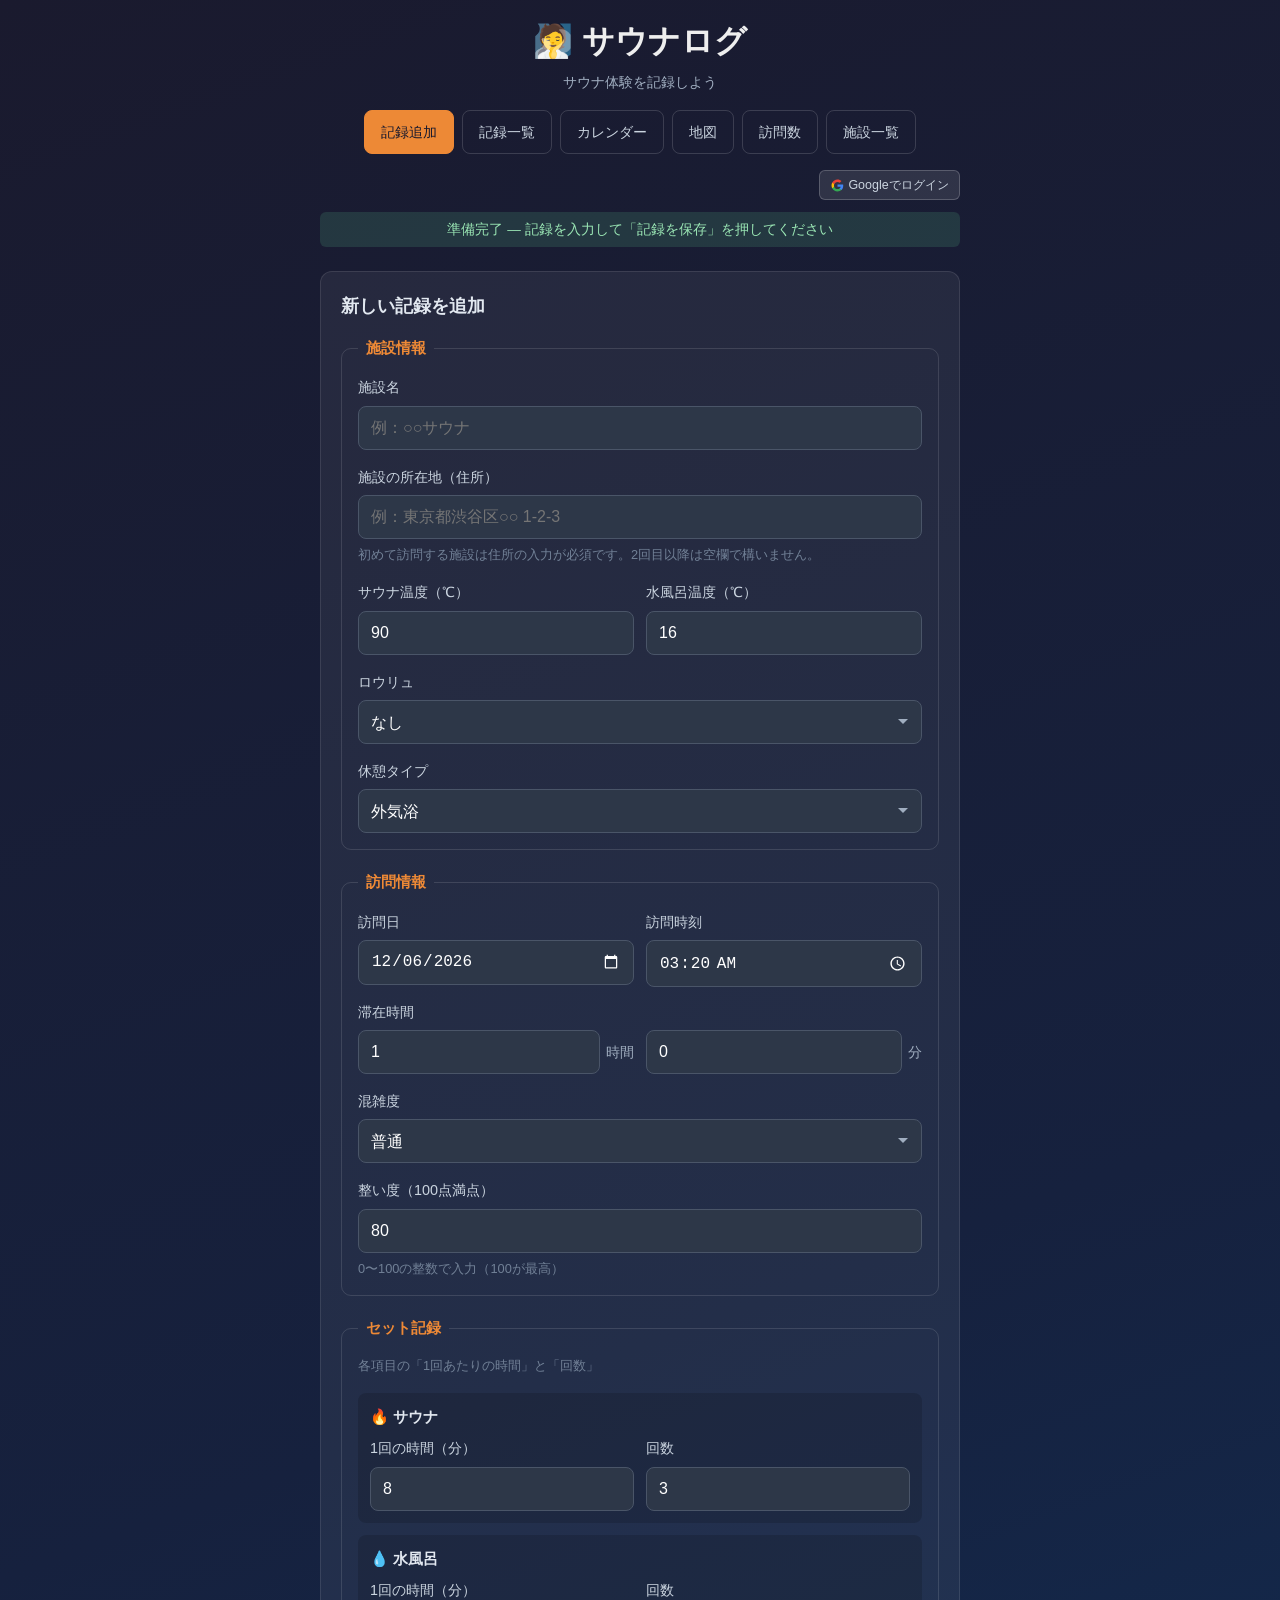
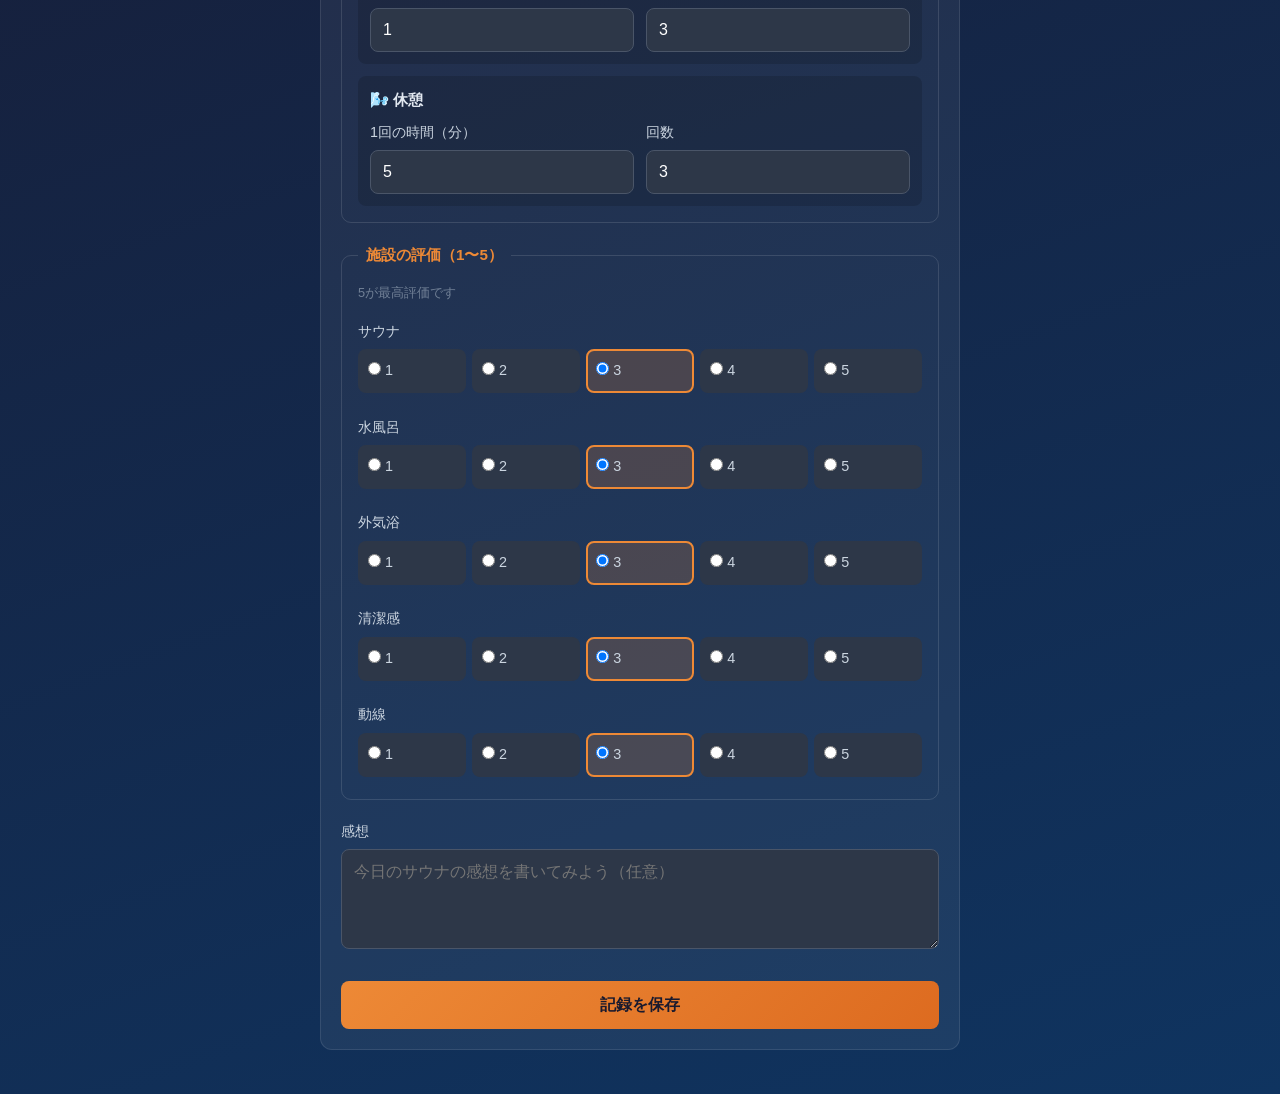
==== commit d94986ad: "feat: 施設一覧ページを追加し施設情報の編集・訪問記録への連鎖更新を実装 - facilities.html / js/facilities.js: 訪問済み施設を施設名・住所で検索・ソートできる" ====
--- a/index.html
+++ b/index.html
@@ -10,9 +10,10 @@
   <meta name="theme-color" content="#1a1a2e">
   <!-- iOS Safari 用: ホーム画面アプリとして動作させる設定 -->
   <meta name="apple-mobile-web-app-capable" content="yes">
-  <meta name="apple-mobile-web-app-status-bar-style" content="black">
+  <meta name="apple-mobile-web-app-status-bar-style" content="black-translucent">
   <meta name="apple-mobile-web-app-title" content="サウナログ">
   <link rel="apple-touch-icon" href="/sauna-log/icons/apple-touch-icon.png">
+  <script>if(navigator.standalone)document.documentElement.style.setProperty('--pwa-top','60px')</script>
 </head>
 <body>
   <div class="container">
@@ -26,6 +27,7 @@
         <a href="calendar.html" class="nav-link">カレンダー</a>
         <a href="map.html" class="nav-link">地図</a>
         <a href="graph.html" class="nav-link">訪問数</a>
+        <a href="facilities.html" class="nav-link">施設一覧</a>
       </nav>
 
       <!-- ログイン・ユーザー情報（auth.js が更新） -->
--- a/style.css
+++ b/style.css
@@ -16,7 +16,7 @@
   min-height: 100vh;
   line-height: 1.6;
   padding: 1rem;
-  padding-top: max(1rem, env(safe-area-inset-top));
+  padding-top: var(--pwa-top, max(1rem, env(safe-area-inset-top)));
   padding-left: max(1rem, env(safe-area-inset-left));
   padding-right: max(1rem, env(safe-area-inset-right));
   padding-bottom: max(1.5rem, env(safe-area-inset-bottom));
@@ -807,6 +807,7 @@
 @media (max-width: 480px) {
   body {
     padding: 0.75rem;
+    padding-top: var(--pwa-top, max(0.75rem, env(safe-area-inset-top)));
     padding-left: max(0.75rem, env(safe-area-inset-left));
     padding-right: max(0.75rem, env(safe-area-inset-right));
   }
@@ -1099,3 +1100,177 @@
     width: 100%;
   }
 }
+
+/* ============================================
+   施設一覧ページ
+   ============================================ */
+
+.facility-list {
+  list-style: none;
+}
+
+.facility-item {
+  margin-bottom: 0.75rem;
+}
+
+.facility-item:last-child {
+  margin-bottom: 0;
+}
+
+.facility-card-btn {
+  display: block;
+  width: 100%;
+  text-align: left;
+  background: #2d3748;
+  border: none;
+  border-left: 4px solid #ed8936;
+  border-radius: 10px;
+  padding: 1rem;
+  cursor: pointer;
+  -webkit-tap-highlight-color: transparent;
+  transition: background 0.15s;
+}
+
+.facility-card-btn:active {
+  background: #374151;
+}
+
+.facility-card-header {
+  display: flex;
+  justify-content: space-between;
+  align-items: center;
+  gap: 0.5rem;
+  margin-bottom: 0.35rem;
+}
+
+.facility-card-name {
+  font-size: 1.05rem;
+  font-weight: bold;
+  color: #f7fafc;
+  word-break: break-word;
+}
+
+.facility-visit-badge {
+  flex-shrink: 0;
+  background: rgba(237, 137, 54, 0.2);
+  border: 1px solid rgba(237, 137, 54, 0.5);
+  color: #ed8936;
+  font-size: 0.8rem;
+  font-weight: bold;
+  padding: 0.15rem 0.5rem;
+  border-radius: 999px;
+  white-space: nowrap;
+}
+
+.facility-card-address {
+  font-size: 0.82rem;
+  color: #90cdf4;
+  margin-bottom: 0.2rem;
+  word-break: break-word;
+}
+
+.facility-no-address {
+  color: #718096;
+  font-style: italic;
+}
+
+.facility-card-last {
+  font-size: 0.78rem;
+  color: #718096;
+}
+
+/* ============================================
+   施設詳細・編集モーダル
+   ============================================ */
+
+.modal-overlay {
+  position: fixed;
+  inset: 0;
+  background: rgba(0, 0, 0, 0.65);
+  z-index: 200;
+  display: flex;
+  align-items: flex-end;
+  padding-bottom: env(safe-area-inset-bottom, 0);
+}
+
+.modal-content {
+  background: #1e2a3a;
+  border-top: 1px solid rgba(255, 255, 255, 0.15);
+  border-radius: 16px 16px 0 0;
+  padding: 1.5rem;
+  width: 100%;
+  max-height: 85vh;
+  overflow-y: auto;
+}
+
+.modal-header {
+  display: flex;
+  justify-content: space-between;
+  align-items: flex-start;
+  gap: 0.75rem;
+  margin-bottom: 1rem;
+  padding-bottom: 0.75rem;
+  border-bottom: 1px solid rgba(255, 255, 255, 0.1);
+}
+
+.modal-title {
+  font-size: 1.15rem;
+  color: #f7fafc;
+  word-break: break-word;
+  flex: 1;
+}
+
+.btn-modal-close {
+  flex-shrink: 0;
+  background: transparent;
+  border: none;
+  color: #a0aec0;
+  font-size: 1.1rem;
+  cursor: pointer;
+  min-height: 36px;
+  min-width: 36px;
+  display: flex;
+  align-items: center;
+  justify-content: center;
+  border-radius: 6px;
+  -webkit-tap-highlight-color: transparent;
+}
+
+.btn-modal-close:active {
+  background: rgba(255, 255, 255, 0.08);
+}
+
+.facility-detail-address {
+  font-size: 0.9rem;
+  color: #90cdf4;
+  margin-bottom: 0.5rem;
+  word-break: break-word;
+}
+
+.facility-detail-stats {
+  display: flex;
+  gap: 1rem;
+  flex-wrap: wrap;
+}
+
+.facility-detail-stat {
+  font-size: 0.88rem;
+  color: #a0aec0;
+  background: rgba(255, 255, 255, 0.06);
+  padding: 0.3rem 0.75rem;
+  border-radius: 6px;
+}
+
+@media (min-width: 481px) {
+  .modal-overlay {
+    align-items: center;
+    padding: 1rem;
+  }
+
+  .modal-content {
+    border-radius: 16px;
+    max-width: 480px;
+    margin: 0 auto;
+    border: 1px solid rgba(255, 255, 255, 0.15);
+  }
+}
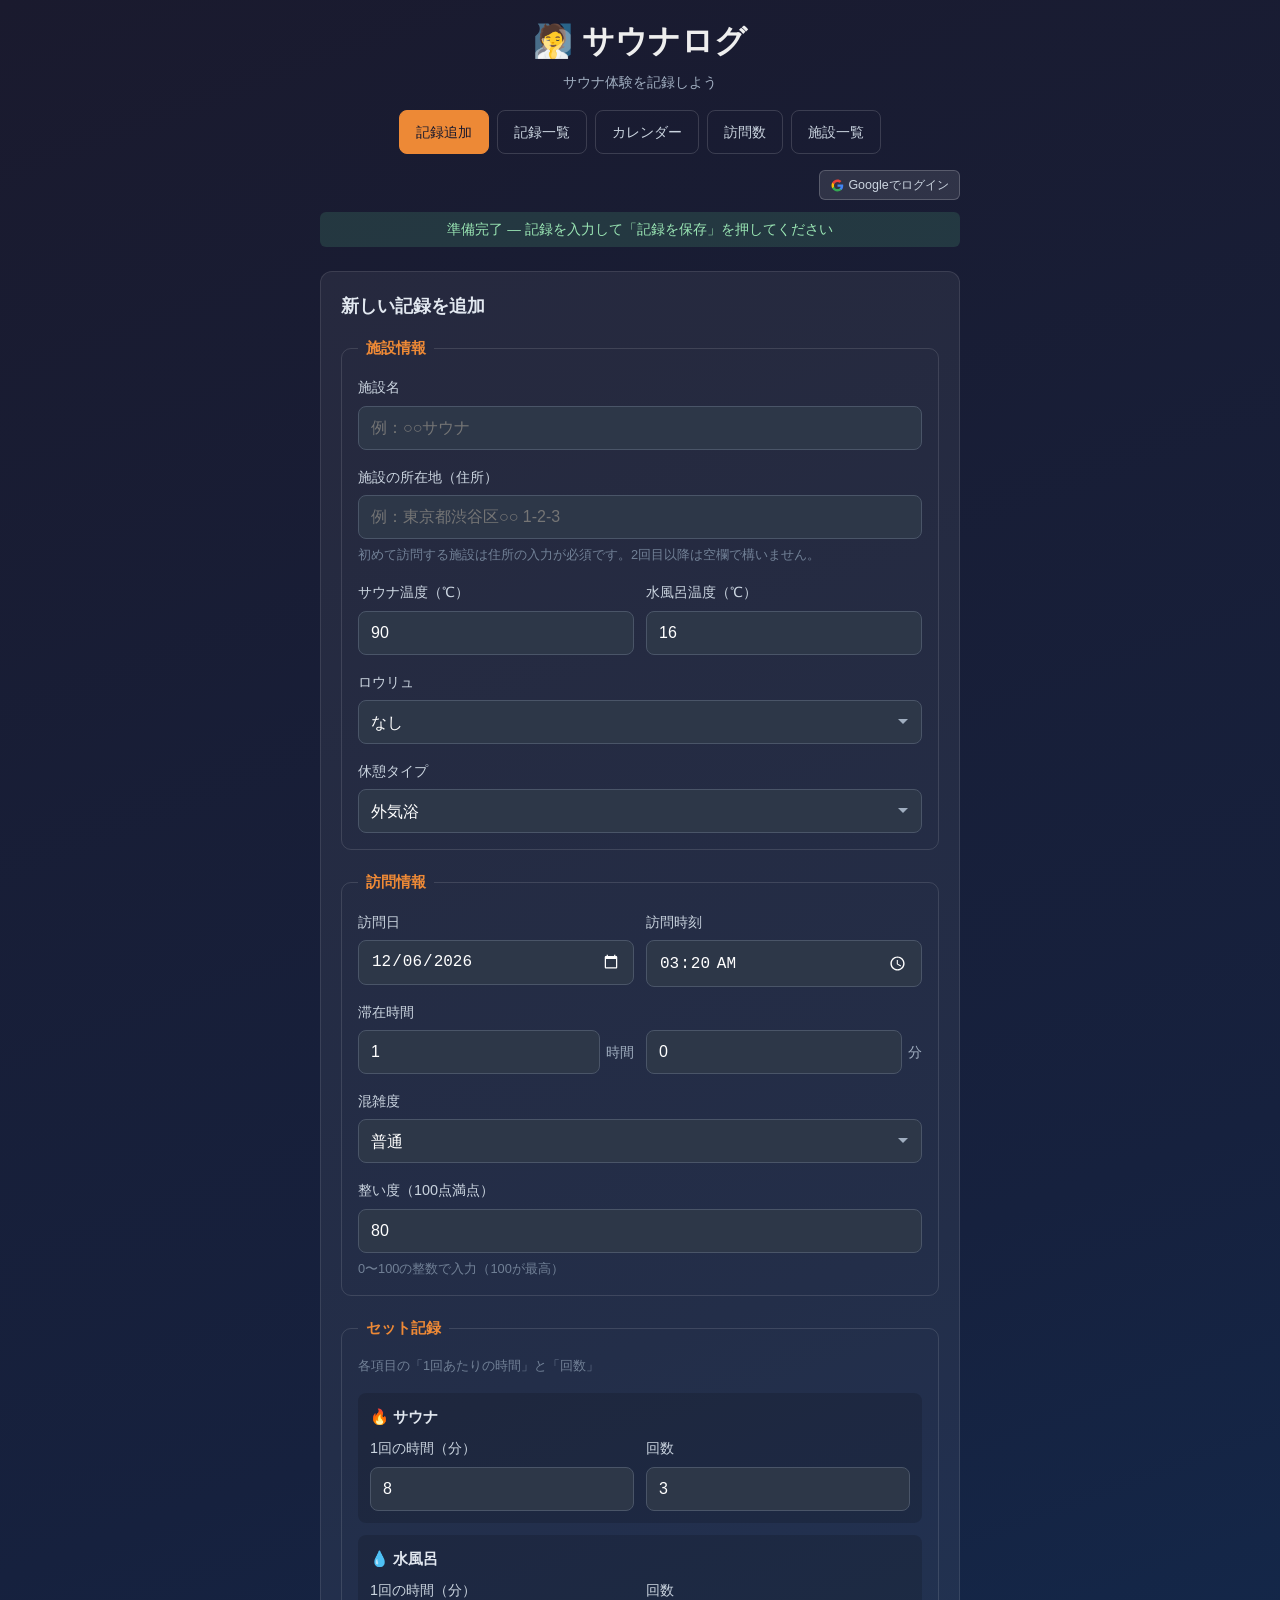
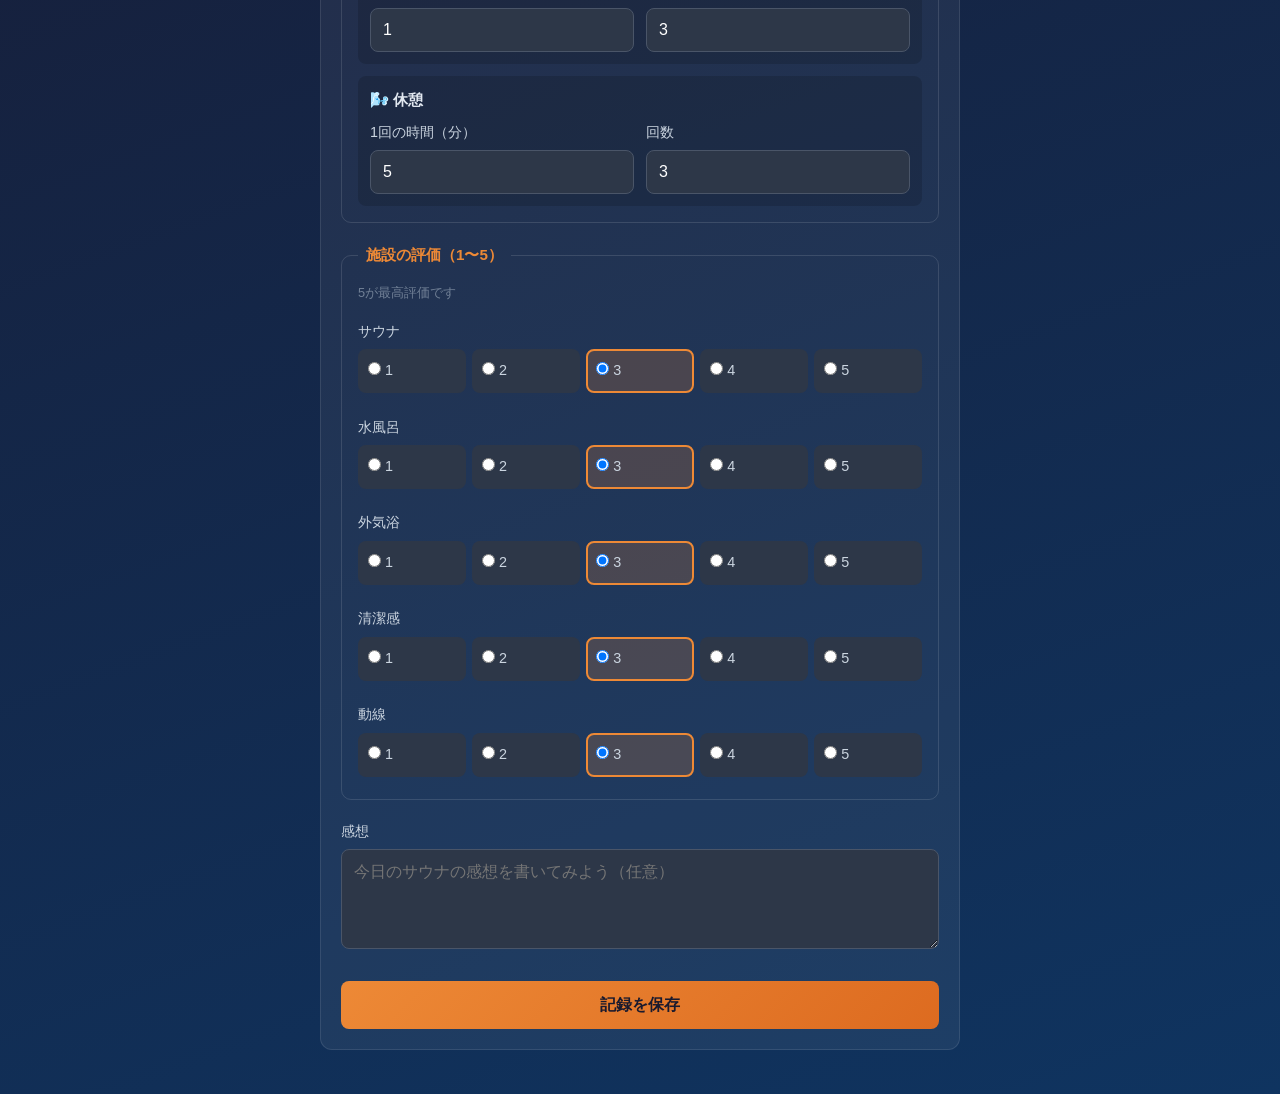
==== commit f32e6553: "feat: 地図機能のナビゲーションボタンを一時的に非表示 将来の再導入に備えてmap.html/js/map.jsは保持したまま、 全ページのナビから地図リンクのみ削除する  Co-Authored" ====
--- a/index.html
+++ b/index.html
@@ -25,7 +25,6 @@
         <a href="index.html" class="nav-link active" aria-current="page">記録追加</a>
         <a href="list.html" class="nav-link">記録一覧</a>
         <a href="calendar.html" class="nav-link">カレンダー</a>
-        <a href="map.html" class="nav-link">地図</a>
         <a href="graph.html" class="nav-link">訪問数</a>
         <a href="facilities.html" class="nav-link">施設一覧</a>
       </nav>
--- a/style.css
+++ b/style.css
@@ -1240,10 +1240,32 @@
   background: rgba(255, 255, 255, 0.08);
 }
 
-.facility-detail-address {
-  font-size: 0.9rem;
-  color: #90cdf4;
-  margin-bottom: 0.5rem;
+.facility-detail-list {
+  margin-bottom: 0.75rem;
+}
+
+.facility-detail-row {
+  display: flex;
+  align-items: baseline;
+  gap: 0.75rem;
+  padding: 0.45rem 0;
+  border-bottom: 1px solid rgba(255, 255, 255, 0.06);
+}
+
+.facility-detail-row:last-child {
+  border-bottom: none;
+}
+
+.facility-detail-row dt {
+  flex-shrink: 0;
+  width: 7rem;
+  font-size: 0.82rem;
+  color: #a0aec0;
+}
+
+.facility-detail-row dd {
+  font-size: 0.92rem;
+  color: #e2e8f0;
   word-break: break-word;
 }
 
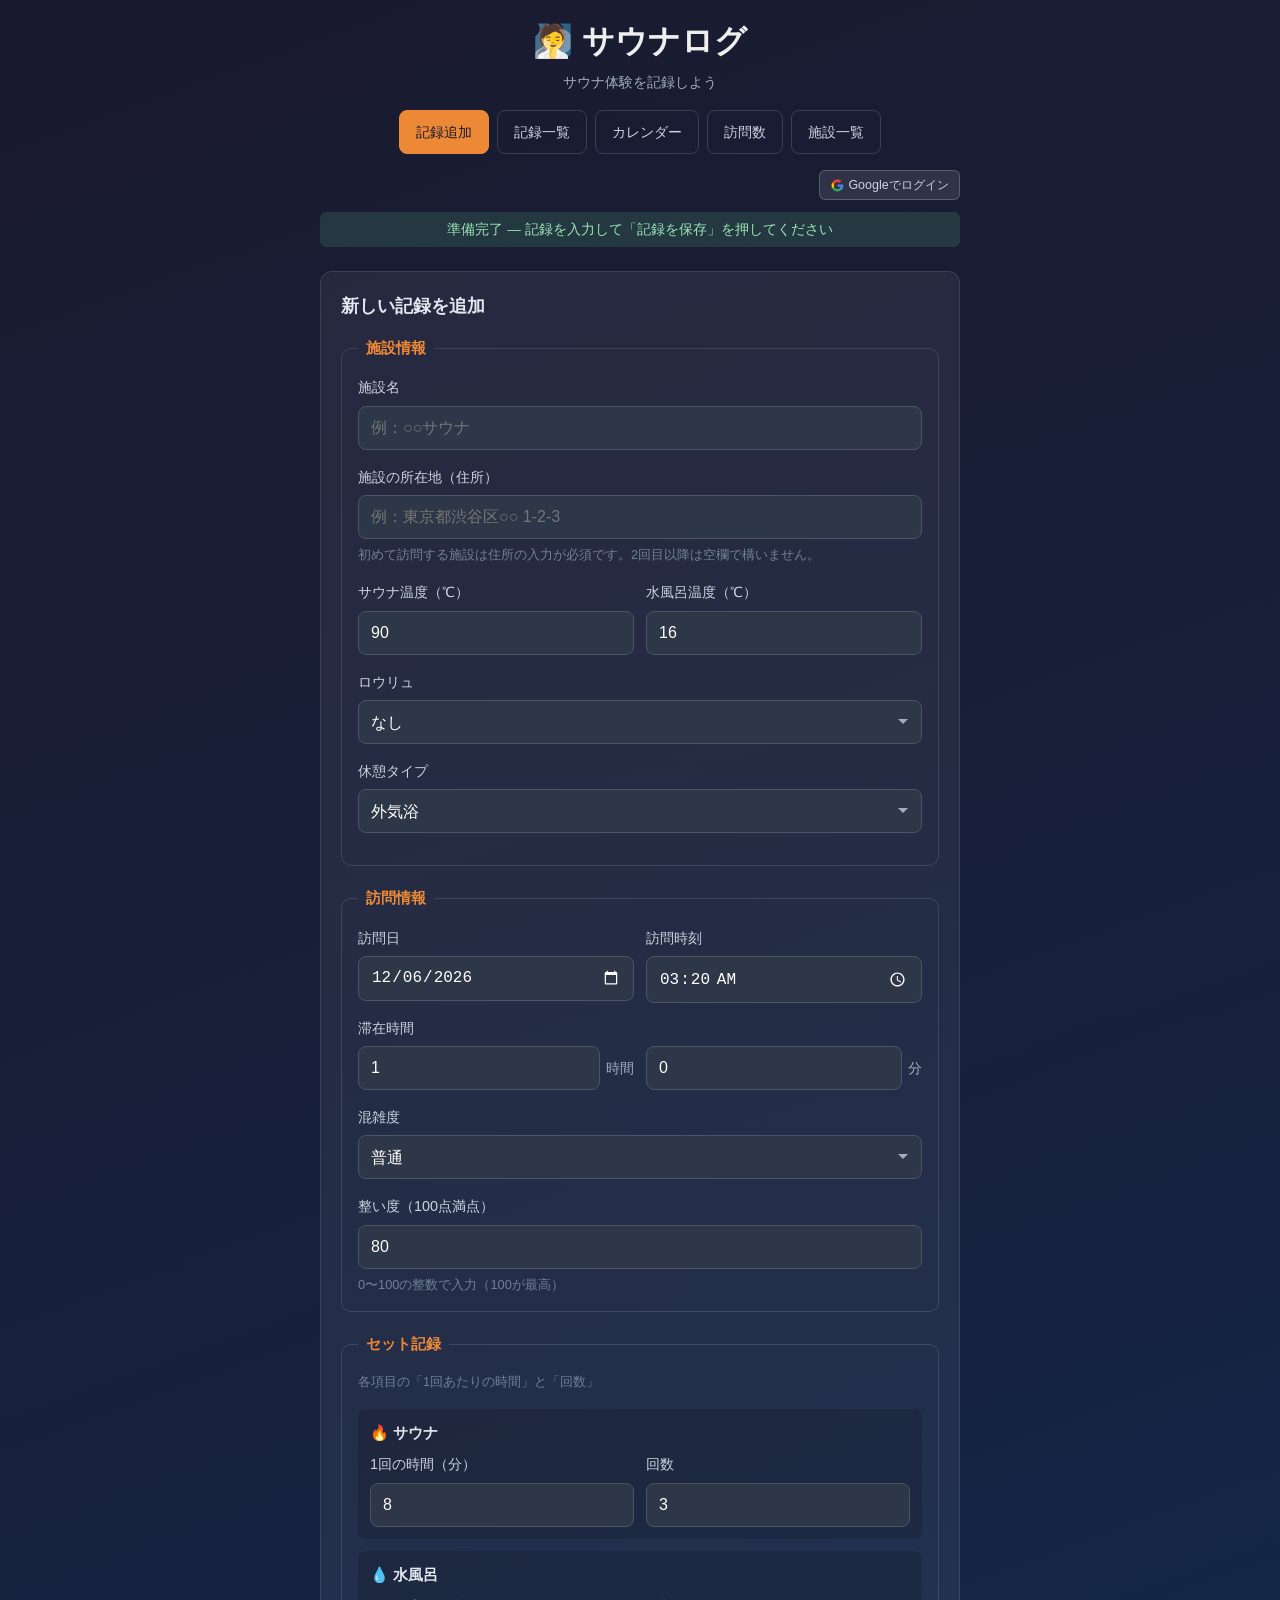
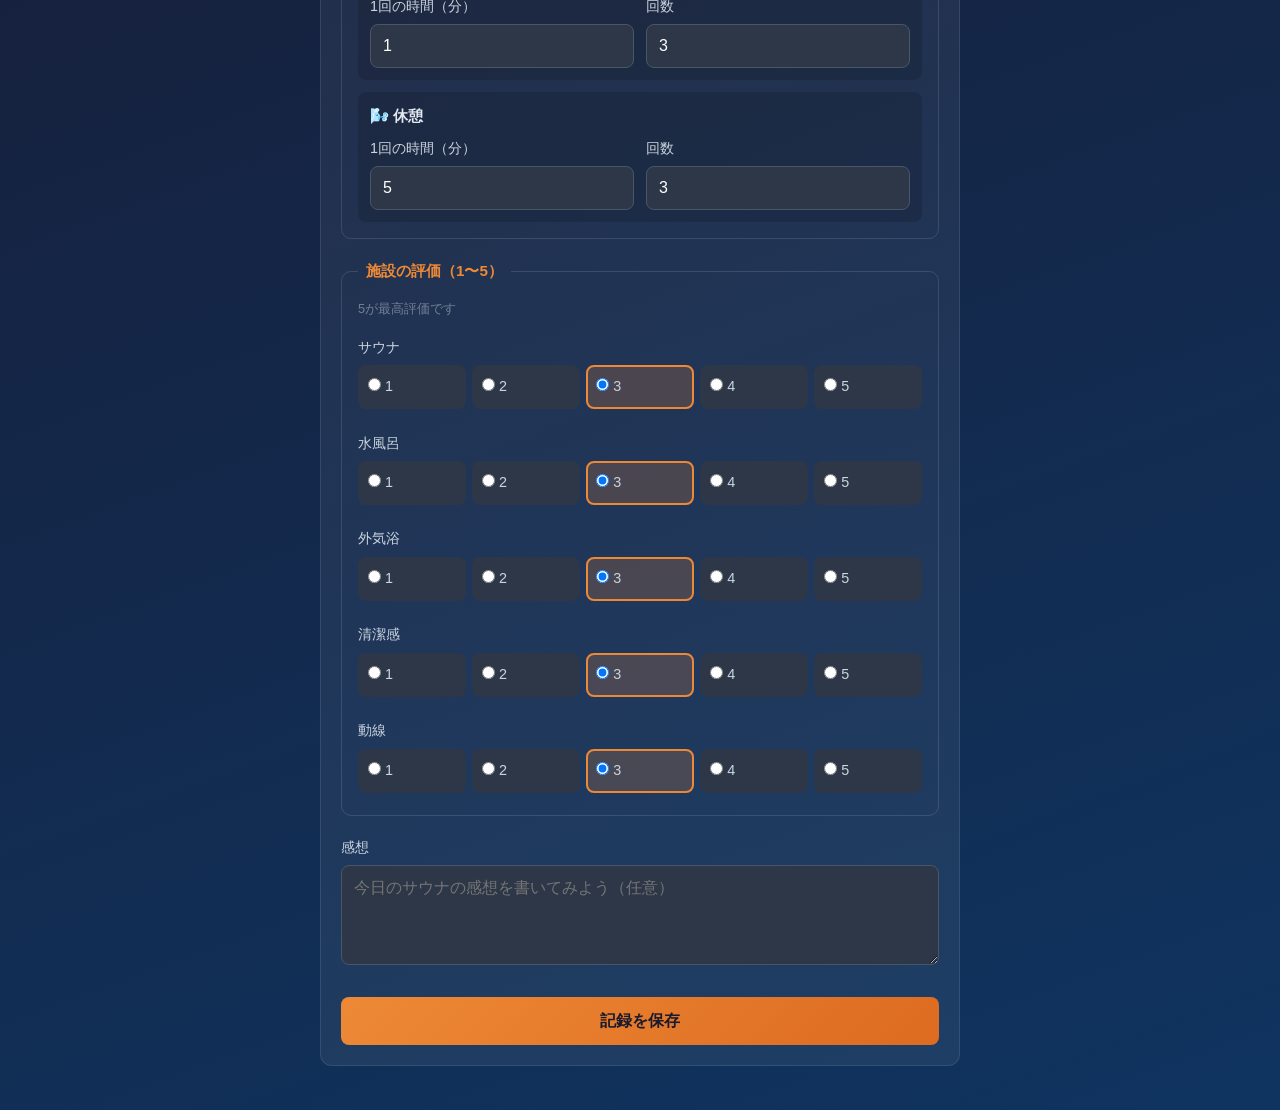
==== commit a0ac5dca: "feat: 施設情報の編集を施設一覧に一本化し記録追加・編集画面で読み取り専用化 Co-Authored-By: Claude Sonnet 4.6 <noreply@anthropic.com>" ====
--- a/index.html
+++ b/index.html
@@ -104,6 +104,8 @@
               <option value="内気浴">内気浴</option>
             </select>
           </div>
+
+          <p class="hint facility-lock-msg hidden" id="facility-lock-msg"></p>
         </fieldset>
 
         <fieldset class="fieldset">
--- a/style.css
+++ b/style.css
@@ -559,6 +559,21 @@
   margin-top: 0.35rem;
 }
 
+.field-locked {
+  background: rgba(255, 255, 255, 0.04) !important;
+  color: #718096 !important;
+  cursor: not-allowed !important;
+  border-color: rgba(255, 255, 255, 0.08) !important;
+}
+
+.facility-lock-msg {
+  margin-top: 0.75rem;
+  padding: 0.5rem 0.75rem;
+  background: rgba(113, 128, 150, 0.12);
+  border-left: 3px solid #718096;
+  border-radius: 0 4px 4px 0;
+}
+
 .btn-primary {
   width: 100%;
   padding: 0.85rem;
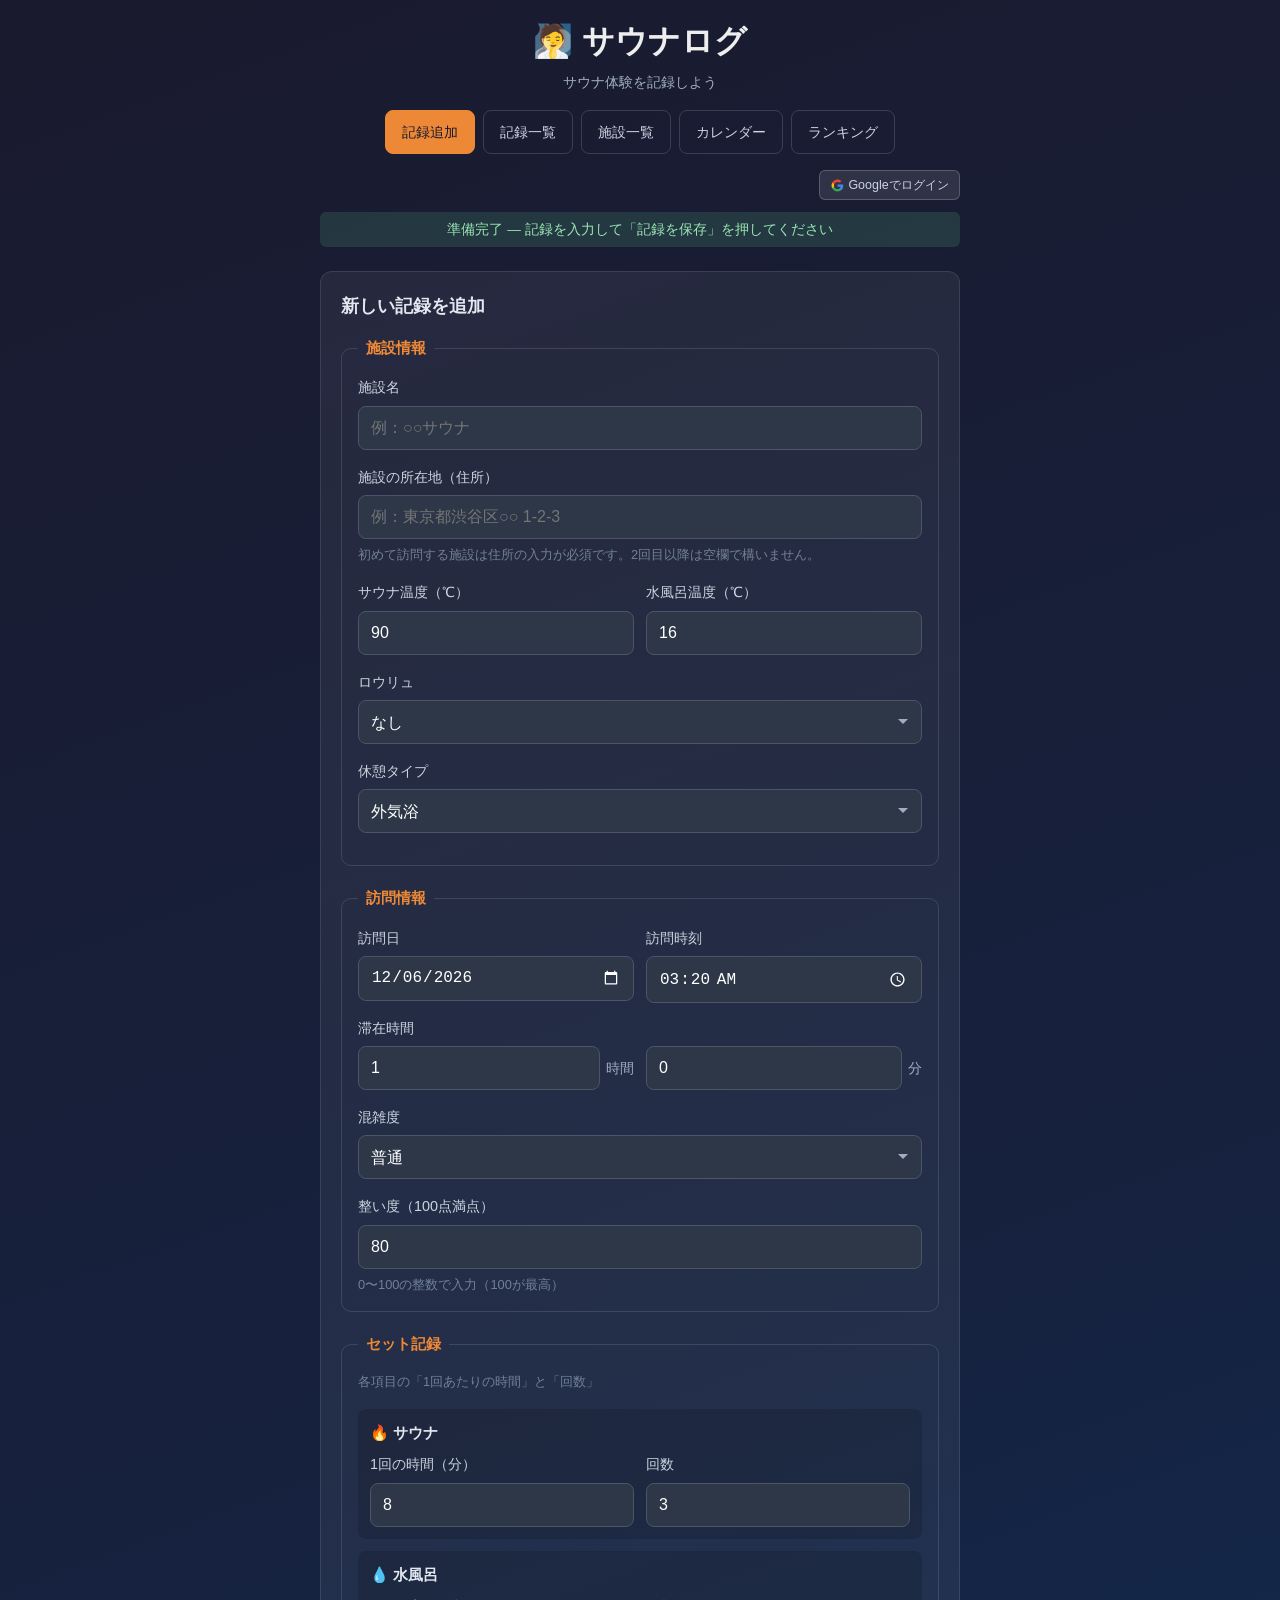
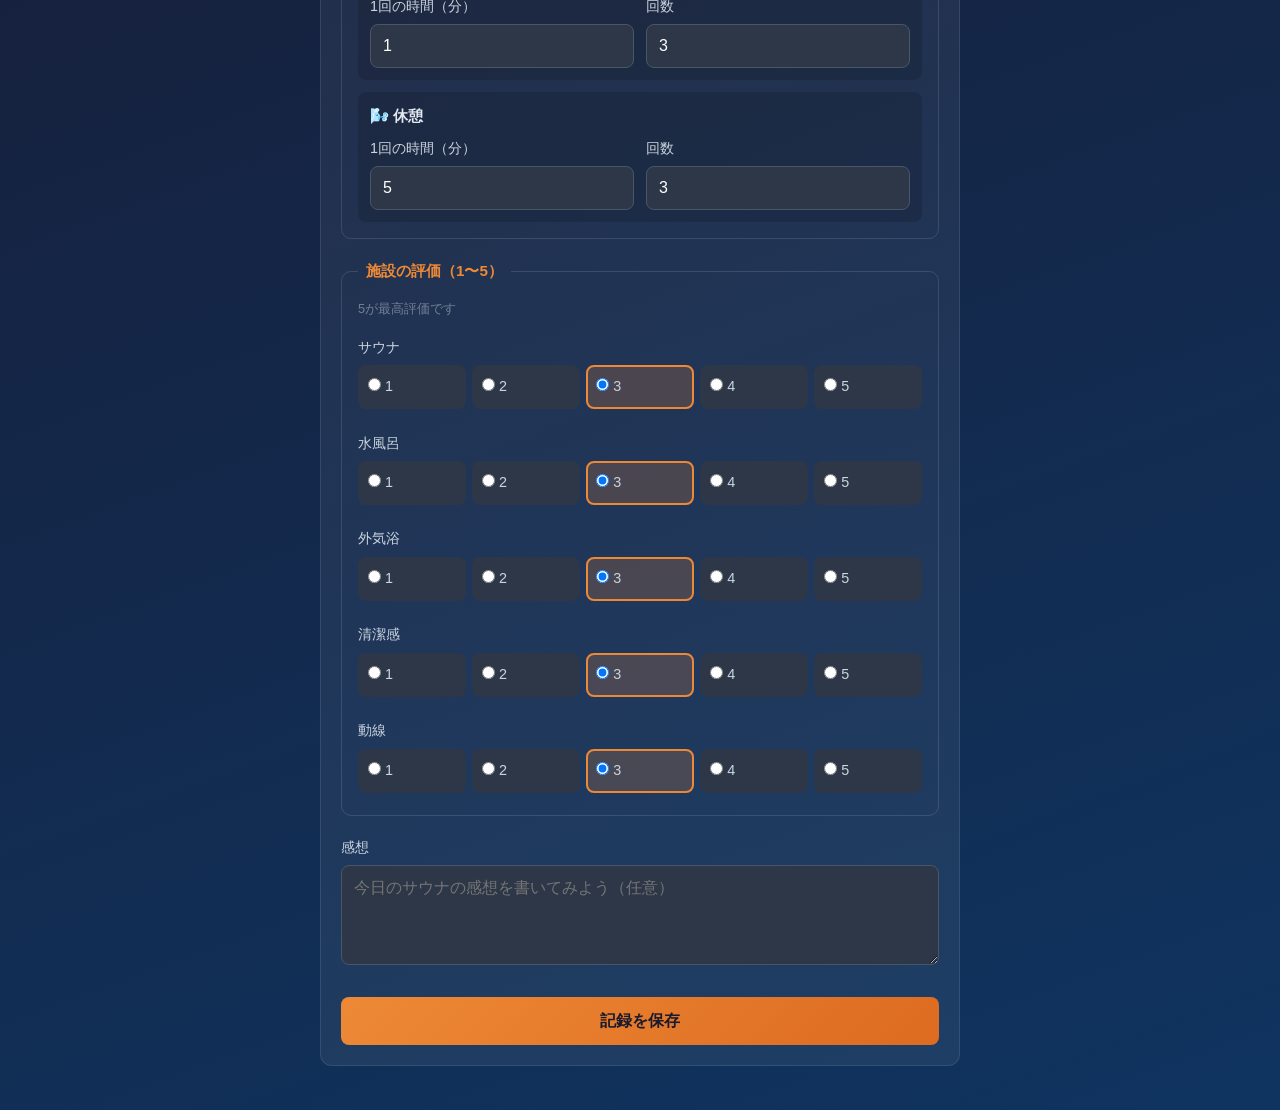
==== commit 3d9abab8: "feat: ナビボタン「訪問数」を「ランキング」に改名し並び順を変更 Co-Authored-By: Claude Sonnet 4.6 <noreply@anthropic.com>" ====
--- a/index.html
+++ b/index.html
@@ -24,9 +24,9 @@
       <nav class="page-nav" aria-label="メインメニュー">
         <a href="index.html" class="nav-link active" aria-current="page">記録追加</a>
         <a href="list.html" class="nav-link">記録一覧</a>
+        <a href="facilities.html" class="nav-link">施設一覧</a>
         <a href="calendar.html" class="nav-link">カレンダー</a>
-        <a href="graph.html" class="nav-link">訪問数</a>
-        <a href="facilities.html" class="nav-link">施設一覧</a>
+        <a href="graph.html" class="nav-link">ランキング</a>
       </nav>
 
       <!-- ログイン・ユーザー情報（auth.js が更新） -->
